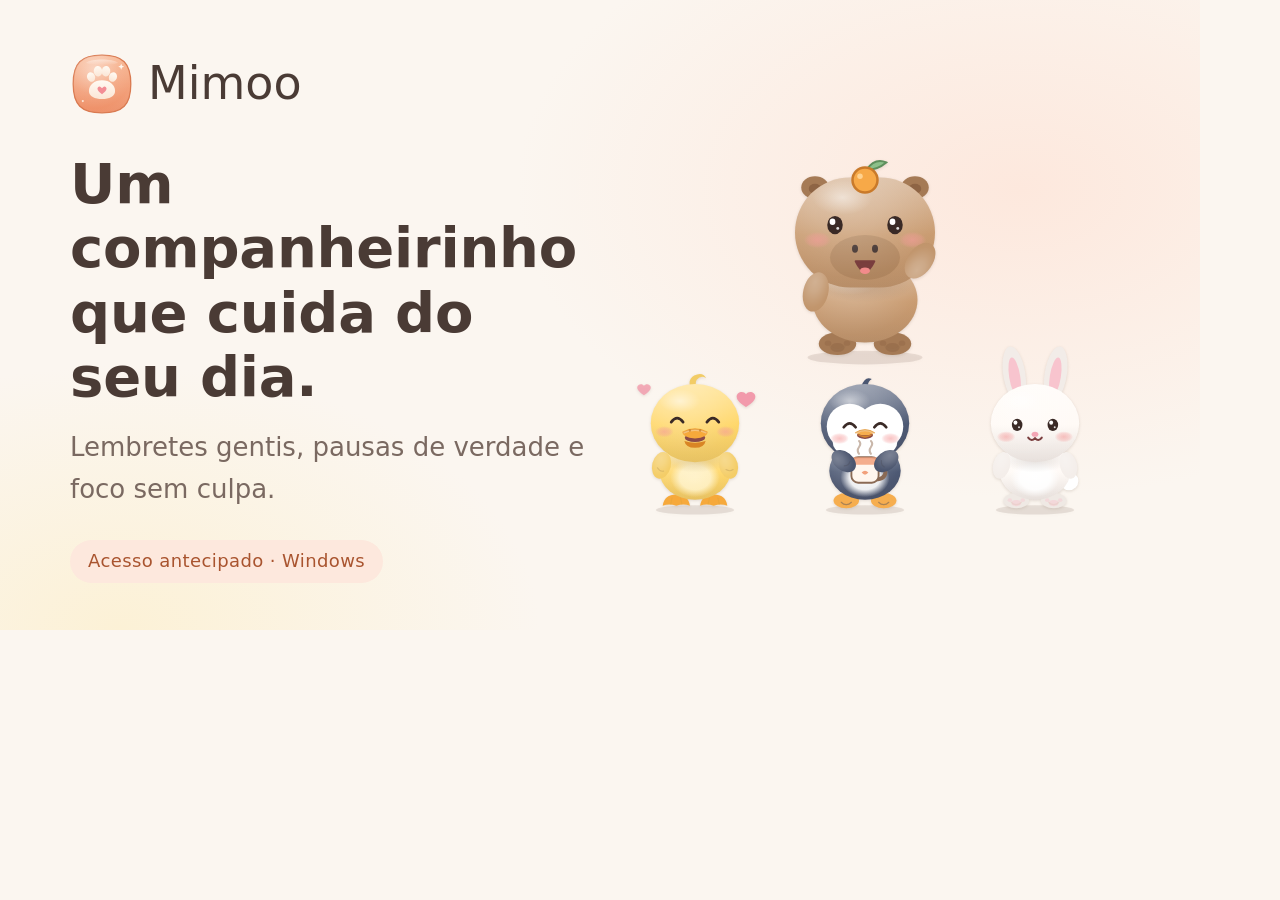
==== og.html @ 2fc4dd51 "Site na versão 0.8.6 Co-Authored-By: Claude Opus 5 <noreply@anthropic.com>" ====
<!doctype html>
<html lang="pt-BR">
<head>
<meta charset="utf-8">
<meta name="viewport" content="width=device-width, initial-scale=1">
<title>Mimoo</title>
<meta name="description" content="">
<meta name="theme-color" content="#fbf6f0">
<meta property="og:type" content="website">
<meta property="og:title" content="Mimoo">
<meta property="og:description" content="">
<meta property="og:image" content="https://mimoo-app.github.io/mimoo-site/img/og.png">
<meta property="og:url" content="https://mimoo-app.github.io/mimoo-site/og.html">
<meta name="twitter:card" content="summary_large_image">
<link rel="icon" type="image/svg+xml" href="favicon.svg">
<link rel="icon" type="image/png" href="favicon.png">
<link rel="preload" href="fonts/fredoka-600.woff2" as="font" type="font/woff2" crossorigin>
<link rel="stylesheet" href="css/site.css">
<link rel="stylesheet" href="css/mascot.css">
<link rel="stylesheet" href="css/icons.css">
<link rel="stylesheet" href="css/brand.css">
</head>
<body>
<div class="og"><div class="og__copy"><span class="brand"><span class="mimoo-logo" style="width:64px;height:64px" aria-hidden="true"><svg xmlns="http://www.w3.org/2000/svg" viewBox="0 0 120 120">
  <defs>
    <linearGradient id="mimoo-logo-peach" x1="0" y1="0" x2="0" y2="1">
      <stop offset="0%" stop-color="#f8b996"/>
      <stop offset="100%" stop-color="#ee8f67"/>
    </linearGradient>
    <radialGradient id="mimoo-logo-light" cx="36%" cy="24%" r="110%">
      <stop offset="0%" stop-color="#fff" stop-opacity=".45"/>
      <stop offset="40%" stop-color="#fff" stop-opacity=".08"/>
      <stop offset="62%" stop-color="#fff" stop-opacity="0"/>
      <stop offset="100%" stop-color="#a9542f" stop-opacity=".2"/>
    </radialGradient>
    <linearGradient id="mimoo-logo-gloss" x1="0" y1="0" x2="0" y2="1">
      <stop offset="0%" stop-color="#fff" stop-opacity=".55"/>
      <stop offset="100%" stop-color="#fff" stop-opacity="0"/>
    </linearGradient>
    <linearGradient id="mimoo-logo-cream" x1="0" y1="0" x2="0" y2="1">
      <stop offset="0%" stop-color="#fffaf3"/>
      <stop offset="100%" stop-color="#fbe6d6"/>
    </linearGradient>
  </defs>
  <path d="M60 6C99 6 114 21 114 60C114 99 99 114 60 114C21 114 6 99 6 60C6 21 21 6 60 6Z" fill="url(#mimoo-logo-peach)" stroke="#d9784e" stroke-width="2.4"/>
  <path d="M60 6C99 6 114 21 114 60C114 99 99 114 60 114C21 114 6 99 6 60C6 21 21 6 60 6Z" fill="url(#mimoo-logo-light)"/>
  <path d="M30 20C42 12 78 12 90 20C82 26 38 26 30 20Z" fill="url(#mimoo-logo-gloss)" opacity=".8"/>
  <g transform="translate(-0.5 3)">
    <g fill="url(#mimoo-logo-cream)">
      <ellipse cx="40" cy="44" rx="7.5" ry="9" transform="rotate(-22 40 44)"/>
      <ellipse cx="53" cy="33" rx="8" ry="9.8" transform="rotate(-7 53 33)"/>
      <ellipse cx="68" cy="33" rx="8" ry="9.8" transform="rotate(7 68 33)"/>
      <ellipse cx="81" cy="44" rx="7.5" ry="9" transform="rotate(22 81 44)"/>
      <path d="M60.5 50C75 50 85 59 85 70C85 80 74 85 60.5 85C47 85 36 80 36 70C36 59 46 50 60.5 50Z"/>
    </g>
    <path d="M52 66C52 62 56 60 58.5 63L60.5 65L62.5 63C65 60 69 62 69 66C69 70 64 73.5 60.5 76C57 73.5 52 70 52 66Z" fill="#f38d95"/>
  </g>
  <path d="M96 22l1.6 4 4 1.6-4 1.6-1.6 4-1.6-4-4-1.6 4-1.6z" fill="#fff7ee"/>
  <circle cx="24" cy="92" r="2" fill="#fff7ee" opacity=".8"/>
</svg>
</span><span class="mimoo-wordmark">Mimoo</span></span><h1>Um companheirinho que cuida do seu dia.</h1><p>Lembretes gentis, pausas de verdade e foco sem culpa.</p><span class="pill">Acesso antecipado · Windows</span></div><div class="og__friends"><svg class="mascot mascot--static " data-motion="breathe" data-arms="wave" data-mouth="open" data-species="capybara" viewBox="0 0 200 200" width="250" height="250" role="img" aria-label="Capivara acenando"><defs><radialGradient id="shade-_R_6_" cx="38%" cy="26%" r="115%"><stop offset="0%" stop-color="#fff" stop-opacity="0.26"></stop><stop offset="22%" stop-color="#fff" stop-opacity="0.19"></stop><stop offset="42%" stop-color="#fff" stop-opacity="0.08"></stop><stop offset="56%" stop-color="#fff" stop-opacity="0.01"></stop><stop offset="64%" stop-color="#9A7452" stop-opacity="0.01"></stop><stop offset="80%" stop-color="#9A7452" stop-opacity="0.09"></stop><stop offset="100%" stop-color="#9A7452" stop-opacity="0.2"></stop></radialGradient><linearGradient id="body-_R_6_" x1="0" y1="0" x2="0" y2="1"><stop offset="0%" stop-color="#dbbda1"></stop><stop offset="52%" stop-color="#C99B70"></stop><stop offset="100%" stop-color="#b88e68"></stop></linearGradient><radialGradient id="contact-_R_6_"><stop offset="0%" stop-color="#906f55" stop-opacity="0.34"></stop><stop offset="60%" stop-color="#906f55" stop-opacity="0.14"></stop><stop offset="100%" stop-color="#906f55" stop-opacity="0"></stop></radialGradient><radialGradient id="soft-_R_6_"><stop offset="0%" stop-color="#DDB892" stop-opacity="0.98"></stop><stop offset="62%" stop-color="#DDB892" stop-opacity="0.9"></stop><stop offset="100%" stop-color="#DDB892" stop-opacity="0"></stop></radialGradient><radialGradient id="sheen-_R_6_" cx="50%" cy="50%" r="50%"><stop offset="0%" stop-color="#ffffff" stop-opacity="0.5"></stop><stop offset="70%" stop-color="#ffffff" stop-opacity="0.14"></stop><stop offset="100%" stop-color="#ffffff" stop-opacity="0"></stop></radialGradient><radialGradient id="blush-_R_6_"><stop offset="0%" stop-color="#F59C9C" stop-opacity="0.6"></stop><stop offset="65%" stop-color="#F59C9C" stop-opacity="0.34"></stop><stop offset="100%" stop-color="#F59C9C" stop-opacity="0"></stop></radialGradient></defs><ellipse class="m-shadow" cx="100" cy="194" rx="46" ry="5.5" fill="#5A3E2B" opacity="0.12"></ellipse><g class="m-figure"><g class="m-body"><g class="m-foot m-foot--l"><ellipse cx="78" cy="183" rx="15" ry="9" fill="#A57A55"></ellipse><ellipse cx="78" cy="186" rx="5.6" ry="3.6" fill="#8E6444" opacity="0.45"></ellipse><ellipse cx="70.4" cy="182.5" rx="2.6" ry="2.1" fill="#8E6444" opacity="0.4"></ellipse><ellipse cx="85.6" cy="182.5" rx="2.6" ry="2.1" fill="#8E6444" opacity="0.4"></ellipse><path d="M72 185 q2.7 2.8 6 2.8 q3.3 0 6 -2.8" fill="none" stroke="#9A7452" stroke-width="1.3" stroke-linecap="round" opacity="0.4"></path></g><g class="m-foot m-foot--r"><ellipse cx="122" cy="183" rx="15" ry="9" fill="#A57A55"></ellipse><ellipse cx="122" cy="186" rx="5.6" ry="3.6" fill="#8E6444" opacity="0.45"></ellipse><ellipse cx="114.4" cy="182.5" rx="2.6" ry="2.1" fill="#8E6444" opacity="0.4"></ellipse><ellipse cx="129.6" cy="182.5" rx="2.6" ry="2.1" fill="#8E6444" opacity="0.4"></ellipse><path d="M116 185 q2.7 2.8 6 2.8 q3.3 0 6 -2.8" fill="none" stroke="#9A7452" stroke-width="1.3" stroke-linecap="round" opacity="0.4"></path></g><ellipse cx="100" cy="148" rx="42" ry="34" fill="url(#body-_R_6_)"></ellipse><ellipse cx="100" cy="148" rx="42" ry="34" fill="url(#shade-_R_6_)"></ellipse><ellipse cx="88" cy="130" rx="26" ry="14" fill="url(#sheen-_R_6_)"></ellipse><ellipse cx="100" cy="134" rx="40" ry="16" fill="url(#contact-_R_6_)"></ellipse><g class="m-head"><ellipse cx="60" cy="58" rx="11" ry="9" fill="#A57A55"></ellipse><ellipse cx="60" cy="59" rx="5" ry="4" fill="#8E6444"></ellipse><g transform="matrix(-1 0 0 1 200 0)"><ellipse cx="60" cy="58" rx="11" ry="9" fill="#A57A55"></ellipse><ellipse cx="60" cy="59" rx="5" ry="4" fill="#8E6444"></ellipse></g><rect x="44" y="50" width="112" height="88" rx="44" fill="url(#body-_R_6_)"></rect><ellipse cx="100" cy="114" rx="28" ry="18" fill="#A57A55" opacity="0.55"></ellipse><ellipse cx="92" cy="107" rx="2.4" ry="3.2" fill="#3A2A26"></ellipse><ellipse cx="108" cy="107" rx="2.4" ry="3.2" fill="#3A2A26"></ellipse><rect x="44" y="50" width="112" height="88" rx="44" fill="url(#shade-_R_6_)"></rect><ellipse cx="82" cy="66" rx="24" ry="14" fill="url(#sheen-_R_6_)"></ellipse><g class="m-yuzu"><path d="M101 44 Q108 34 117 38 Q110 44 101 44 Z" fill="#8CC08A" stroke="#5E8F5C" stroke-width="1.6"></path><circle cx="100" cy="52" r="10" fill="#F7A948" stroke="#C97A2A" stroke-width="2"></circle><circle cx="96" cy="49" r="2.2" fill="#FFD28F"></circle></g><g class="m-blush" fill="url(#blush-_R_6_)"><ellipse cx="62" cy="100" rx="11" ry="6.6"></ellipse><ellipse cx="138" cy="100" rx="11" ry="6.6"></ellipse></g><g class="m-eyes m-eyes--open"><g transform="translate(76 88)"><ellipse rx="6.2" ry="7.3" fill="#3A2A26"></ellipse><ellipse cx="-2" cy="-2.7" rx="2.3" ry="2.6" fill="#fff"></ellipse><circle cx="2.2" cy="2.7" r="1.15" fill="#fff" opacity="0.85"></circle></g><g transform="translate(124 88)"><ellipse rx="6.2" ry="7.3" fill="#3A2A26"></ellipse><ellipse cx="-2" cy="-2.7" rx="2.3" ry="2.6" fill="#fff"></ellipse><circle cx="2.2" cy="2.7" r="1.15" fill="#fff" opacity="0.85"></circle></g></g><g transform="translate(0 8)"><path d="M92.5 109 Q100 125 107.5 109 Z" fill="#7A3E3E" stroke="#7A3E3E" stroke-width="1.5" stroke-linejoin="round"></path><ellipse cx="100" cy="116.5" rx="4" ry="2.6" fill="#F28B8B"></ellipse></g></g></g><g class="m-arms" style="--arm-l:14deg;--arm-r:-145deg"><g class="m-arm m-arm--l"><ellipse cx="64" cy="142" rx="10" ry="16" fill="#c1956c"></ellipse><ellipse cx="64" cy="142" rx="10" ry="16" fill="url(#shade-_R_6_)"></ellipse></g><g class="m-arm m-arm--r"><ellipse cx="136" cy="142" rx="10" ry="16" fill="#c1956c"></ellipse><ellipse cx="136" cy="142" rx="10" ry="16" fill="url(#shade-_R_6_)"></ellipse></g></g></g></svg><svg class="mascot mascot--static " data-motion="bounce" data-arms="rest" data-mouth="open" data-species="duck" viewBox="0 0 200 200" width="170" height="170" role="img" aria-label="Patinho feliz"><defs><radialGradient id="shade-_R_a_" cx="38%" cy="26%" r="115%"><stop offset="0%" stop-color="#fff" stop-opacity="0.26"></stop><stop offset="22%" stop-color="#fff" stop-opacity="0.19"></stop><stop offset="42%" stop-color="#fff" stop-opacity="0.08"></stop><stop offset="56%" stop-color="#fff" stop-opacity="0.01"></stop><stop offset="64%" stop-color="#DDA53A" stop-opacity="0.01"></stop><stop offset="80%" stop-color="#DDA53A" stop-opacity="0.09"></stop><stop offset="100%" stop-color="#DDA53A" stop-opacity="0.2"></stop></radialGradient><linearGradient id="body-_R_a_" x1="0" y1="0" x2="0" y2="1"><stop offset="0%" stop-color="#ffe59d"></stop><stop offset="52%" stop-color="#FFD76A"></stop><stop offset="100%" stop-color="#e7c263"></stop></linearGradient><radialGradient id="contact-_R_a_"><stop offset="0%" stop-color="#ae9051" stop-opacity="0.34"></stop><stop offset="60%" stop-color="#ae9051" stop-opacity="0.14"></stop><stop offset="100%" stop-color="#ae9051" stop-opacity="0"></stop></radialGradient><radialGradient id="soft-_R_a_"><stop offset="0%" stop-color="#FFF1C4" stop-opacity="0.98"></stop><stop offset="62%" stop-color="#FFF1C4" stop-opacity="0.9"></stop><stop offset="100%" stop-color="#FFF1C4" stop-opacity="0"></stop></radialGradient><radialGradient id="sheen-_R_a_" cx="50%" cy="50%" r="50%"><stop offset="0%" stop-color="#ffffff" stop-opacity="0.5"></stop><stop offset="70%" stop-color="#ffffff" stop-opacity="0.14"></stop><stop offset="100%" stop-color="#ffffff" stop-opacity="0"></stop></radialGradient><radialGradient id="blush-_R_a_"><stop offset="0%" stop-color="#F59C9C" stop-opacity="0.6"></stop><stop offset="65%" stop-color="#F59C9C" stop-opacity="0.34"></stop><stop offset="100%" stop-color="#F59C9C" stop-opacity="0"></stop></radialGradient></defs><ellipse class="m-shadow" cx="100" cy="194" rx="46" ry="5.5" fill="#5A3E2B" opacity="0.12"></ellipse><g class="m-figure"><g class="m-body"><g class="m-foot m-foot--l"><path d="M62 189 Q64 176 78 176 Q92 176 94 189 Q86.5 186 78 189 Q69.5 186 62 189 Z" fill="#F6A93B"></path><path d="M73 180 L71.5 187 M83 180 L84.5 187" fill="none" stroke="#DDA53A" stroke-width="1.3" stroke-linecap="round" opacity="0.4"></path></g><g class="m-foot m-foot--r"><path d="M106 189 Q108 176 122 176 Q136 176 138 189 Q130.5 186 122 189 Q113.5 186 106 189 Z" fill="#F6A93B"></path><path d="M117 180 L115.5 187 M127 180 L128.5 187" fill="none" stroke="#DDA53A" stroke-width="1.3" stroke-linecap="round" opacity="0.4"></path></g><ellipse cx="100" cy="148" rx="42" ry="34" fill="url(#body-_R_a_)"></ellipse><ellipse cx="100" cy="156" rx="29" ry="23" fill="url(#soft-_R_a_)"></ellipse><ellipse cx="100" cy="148" rx="42" ry="34" fill="url(#shade-_R_a_)"></ellipse><ellipse cx="88" cy="130" rx="26" ry="14" fill="url(#sheen-_R_a_)"></ellipse><ellipse cx="100" cy="134" rx="40" ry="16" fill="url(#contact-_R_a_)"></ellipse><g class="m-head"><path class="m-crest" d="M96 54 Q90 41 99 36 Q109 31 113 39 Q107 35 102 41 Q99 46 104 54 Z" fill="#f2cc66"></path><ellipse cx="100" cy="92" rx="52" ry="46" fill="url(#body-_R_a_)"></ellipse><ellipse cx="100" cy="92" rx="52" ry="46" fill="url(#shade-_R_a_)"></ellipse><ellipse cx="82" cy="66" rx="24" ry="14" fill="url(#sheen-_R_a_)"></ellipse><g class="m-beak" style="--beak-open:5.5px"><ellipse cx="100" cy="109" rx="12" ry="5" fill="#8A4A48"></ellipse><path d="M85 102 Q100 94 115 102 Q115 109 100 110 Q85 109 85 102 Z" fill="#F6A93B"></path><path d="M86.5 103 Q100 95.5 113.5 103" fill="none" stroke="#C9822F" stroke-width="1.5" stroke-linecap="round" opacity="0.45"></path><path d="M87 103.2 Q100 97.5 113 103.2" fill="none" stroke="#fff" stroke-width="1.7" stroke-linecap="round" opacity="0.35"></path><ellipse cx="94" cy="100.5" rx="1.3" ry="1.6" fill="#C9822F" opacity="0.8"></ellipse><ellipse cx="106" cy="100.5" rx="1.3" ry="1.6" fill="#C9822F" opacity="0.8"></ellipse><path class="m-beak-lower" d="M87.5 107.5 Q100 111.5 112.5 107.5 Q111 115.5 100 115.5 Q89 115.5 87.5 107.5 Z" fill="#D98524"></path></g><g class="m-blush" fill="url(#blush-_R_a_)"><ellipse cx="64" cy="102" rx="11" ry="6.6"></ellipse><ellipse cx="136" cy="102" rx="11" ry="6.6"></ellipse></g><g class="m-eyes m-eyes--happy"><path transform="translate(79 88)" d="M-7 2.8 Q0 -6.6 7 2.8" fill="none" stroke="#3A2A26" stroke-width="3.2" stroke-linecap="round"></path><path transform="translate(121 88)" d="M-7 2.8 Q0 -6.6 7 2.8" fill="none" stroke="#3A2A26" stroke-width="3.2" stroke-linecap="round"></path></g></g></g><g class="m-arms" style="--arm-l:14deg;--arm-r:-14deg"><g class="m-arm m-arm--l"><ellipse cx="64" cy="142" rx="11" ry="16" fill="#f4cd67"></ellipse><ellipse cx="64" cy="142" rx="11" ry="16" fill="url(#shade-_R_a_)"></ellipse><path d="M60 146 q4 4 8 2" fill="none" stroke="#ae9051" stroke-width="1.3" stroke-linecap="round" opacity="0.35"></path></g><g class="m-arm m-arm--r"><ellipse cx="136" cy="142" rx="11" ry="16" fill="#f4cd67"></ellipse><ellipse cx="136" cy="142" rx="11" ry="16" fill="url(#shade-_R_a_)"></ellipse><path d="M132 146 q4 4 8 2" fill="none" stroke="#ae9051" stroke-width="1.3" stroke-linecap="round" opacity="0.35"></path></g></g><g class="m-fx m-fx--hearts" fill="#F29AAB"><path d="M160 58 c-3 -5 -11 -3 -11 3 c0 6 11 12 11 12 c0 0 11 -6 11 -12 c0 -6 -8 -8 -11 -3 z"></path><path d="M40 48 c-2 -3.5 -8 -2 -8 2 c0 4.5 8 9 8 9 c0 0 8 -4.5 8 -9 c0 -4 -6 -5.5 -8 -2 z" opacity="0.8"></path></g></g></svg><svg class="mascot mascot--static " data-motion="breathe" data-arms="hold" data-mouth="smile" data-species="penguin" viewBox="0 0 200 200" width="170" height="170" role="img" aria-label="Pinguim tomando café"><defs><radialGradient id="shade-_R_e_" cx="38%" cy="26%" r="115%"><stop offset="0%" stop-color="#fff" stop-opacity="0.26"></stop><stop offset="22%" stop-color="#fff" stop-opacity="0.19"></stop><stop offset="42%" stop-color="#fff" stop-opacity="0.08"></stop><stop offset="56%" stop-color="#fff" stop-opacity="0.01"></stop><stop offset="64%" stop-color="#39435C" stop-opacity="0.01"></stop><stop offset="80%" stop-color="#39435C" stop-opacity="0.09"></stop><stop offset="100%" stop-color="#39435C" stop-opacity="0.2"></stop></radialGradient><linearGradient id="body-_R_e_" x1="0" y1="0" x2="0" y2="1"><stop offset="0%" stop-color="#8890a2"></stop><stop offset="52%" stop-color="#4B5772"></stop><stop offset="100%" stop-color="#4b536a"></stop></linearGradient><radialGradient id="contact-_R_e_"><stop offset="0%" stop-color="#4b4a56" stop-opacity="0.34"></stop><stop offset="60%" stop-color="#4b4a56" stop-opacity="0.14"></stop><stop offset="100%" stop-color="#4b4a56" stop-opacity="0"></stop></radialGradient><radialGradient id="soft-_R_e_"><stop offset="0%" stop-color="#FFFFFF" stop-opacity="0.98"></stop><stop offset="62%" stop-color="#FFFFFF" stop-opacity="0.9"></stop><stop offset="100%" stop-color="#FFFFFF" stop-opacity="0"></stop></radialGradient><radialGradient id="sheen-_R_e_" cx="50%" cy="50%" r="50%"><stop offset="0%" stop-color="#ffffff" stop-opacity="0.5"></stop><stop offset="70%" stop-color="#ffffff" stop-opacity="0.14"></stop><stop offset="100%" stop-color="#ffffff" stop-opacity="0"></stop></radialGradient><radialGradient id="blush-_R_e_"><stop offset="0%" stop-color="#F59C9C" stop-opacity="0.6"></stop><stop offset="65%" stop-color="#F59C9C" stop-opacity="0.34"></stop><stop offset="100%" stop-color="#F59C9C" stop-opacity="0"></stop></radialGradient></defs><ellipse class="m-shadow" cx="100" cy="194" rx="46" ry="5.5" fill="#5A3E2B" opacity="0.12"></ellipse><g class="m-figure"><g class="m-body"><g class="m-foot m-foot--l"><ellipse cx="78" cy="183" rx="15" ry="9" fill="#F6AE4F"></ellipse><ellipse cx="78" cy="186" rx="5.6" ry="3.6" fill="#F6AE4F" opacity="0.45"></ellipse><ellipse cx="70.4" cy="182.5" rx="2.6" ry="2.1" fill="#F6AE4F" opacity="0.4"></ellipse><ellipse cx="85.6" cy="182.5" rx="2.6" ry="2.1" fill="#F6AE4F" opacity="0.4"></ellipse><path d="M72 185 q2.7 2.8 6 2.8 q3.3 0 6 -2.8" fill="none" stroke="#39435C" stroke-width="1.3" stroke-linecap="round" opacity="0.4"></path></g><g class="m-foot m-foot--r"><ellipse cx="122" cy="183" rx="15" ry="9" fill="#F6AE4F"></ellipse><ellipse cx="122" cy="186" rx="5.6" ry="3.6" fill="#F6AE4F" opacity="0.45"></ellipse><ellipse cx="114.4" cy="182.5" rx="2.6" ry="2.1" fill="#F6AE4F" opacity="0.4"></ellipse><ellipse cx="129.6" cy="182.5" rx="2.6" ry="2.1" fill="#F6AE4F" opacity="0.4"></ellipse><path d="M116 185 q2.7 2.8 6 2.8 q3.3 0 6 -2.8" fill="none" stroke="#39435C" stroke-width="1.3" stroke-linecap="round" opacity="0.4"></path></g><ellipse cx="100" cy="148" rx="42" ry="34" fill="url(#body-_R_e_)"></ellipse><ellipse cx="100" cy="156" rx="29" ry="23" fill="url(#soft-_R_e_)"></ellipse><ellipse cx="100" cy="148" rx="42" ry="34" fill="url(#shade-_R_e_)"></ellipse><ellipse cx="88" cy="130" rx="26" ry="14" fill="url(#sheen-_R_e_)"></ellipse><ellipse cx="100" cy="134" rx="40" ry="16" fill="url(#contact-_R_e_)"></ellipse><g class="m-head"><path d="M96 48 Q100 36 108 40 Q102 44 104 50 Z" fill="#4B5772"></path><ellipse cx="100" cy="92" rx="52" ry="46" fill="url(#body-_R_e_)"></ellipse><circle cx="82" cy="96" r="27" fill="#FFFFFF"></circle><circle cx="118" cy="96" r="27" fill="#FFFFFF"></circle><ellipse cx="100" cy="114" rx="38" ry="22" fill="#FFFFFF"></ellipse><ellipse cx="100" cy="92" rx="52" ry="46" fill="url(#shade-_R_e_)"></ellipse><ellipse cx="82" cy="66" rx="24" ry="14" fill="url(#sheen-_R_e_)"></ellipse><g class="m-beak" style="--beak-open:0px"><ellipse cx="100" cy="106" rx="9.5" ry="4.5" fill="#8A4A48"></ellipse><path d="M88 103 Q100 95.5 112 103 Q100 109.5 88 103 Z" fill="#F6AE4F"></path><path d="M89 103.5 Q100 96.5 111 103.5" fill="none" stroke="#C9822F" stroke-width="1.5" stroke-linecap="round" opacity="0.45"></path><path d="M90 103.6 Q100 98 110 103.6" fill="none" stroke="#fff" stroke-width="1.6" stroke-linecap="round" opacity="0.35"></path><path class="m-beak-lower" d="M90 104.5 Q100 109 110 104.5 Q100 113.5 90 104.5 Z" fill="#D5842B"></path></g><g class="m-blush" fill="url(#blush-_R_e_)"><ellipse cx="70" cy="110" rx="11" ry="6.6"></ellipse><ellipse cx="130" cy="110" rx="11" ry="6.6"></ellipse></g><g class="m-eyes m-eyes--happy"><path transform="translate(82 94)" d="M-7 2.8 Q0 -6.6 7 2.8" fill="none" stroke="#3A2A26" stroke-width="3.2" stroke-linecap="round"></path><path transform="translate(118 94)" d="M-7 2.8 Q0 -6.6 7 2.8" fill="none" stroke="#3A2A26" stroke-width="3.2" stroke-linecap="round"></path></g></g></g><g class="m-prop"><path d="M112 140 q12 0 12 9 q0 9 -12 9" fill="none" stroke="#8A6A55" stroke-width="4.5"></path><rect x="84" y="132" width="32" height="30" rx="8" fill="#FFF6EE" stroke="#8A6A55" stroke-width="2.2" stroke-linejoin="round"></rect><rect x="84" y="132" width="32" height="9" rx="4" fill="#F2A07B" opacity="0.85"></rect><path d="M96 150 q4 -4 8 0 q-4 5 -8 0 z" fill="#F2A07B"></path><g class="m-steam" fill="none" stroke="#C9B7AA" stroke-width="2.4" stroke-linecap="round"><path d="M93 128 q-3 -4 0 -8 q3 -4 0 -7"></path><path d="M107 128 q-3 -4 0 -8 q3 -4 0 -7"></path></g></g><g class="m-arms" style="--arm-l:-52deg;--arm-r:52deg"><g class="m-arm m-arm--l"><ellipse cx="64" cy="142" rx="11" ry="16" fill="#4b556e"></ellipse><ellipse cx="64" cy="142" rx="11" ry="16" fill="url(#shade-_R_e_)"></ellipse><path d="M60 146 q4 4 8 2" fill="none" stroke="#4b4a56" stroke-width="1.3" stroke-linecap="round" opacity="0.35"></path></g><g class="m-arm m-arm--r"><ellipse cx="136" cy="142" rx="11" ry="16" fill="#4b556e"></ellipse><ellipse cx="136" cy="142" rx="11" ry="16" fill="url(#shade-_R_e_)"></ellipse><path d="M132 146 q4 4 8 2" fill="none" stroke="#4b4a56" stroke-width="1.3" stroke-linecap="round" opacity="0.35"></path></g></g></g></svg><svg class="mascot mascot--static " data-motion="breathe" data-arms="rest" data-mouth="smile" data-species="bunny" viewBox="0 0 200 200" width="170" height="170" role="img" aria-label="Coelho tranquilo"><defs><radialGradient id="shade-_R_i_" cx="38%" cy="26%" r="115%"><stop offset="0%" stop-color="#fff" stop-opacity="0.26"></stop><stop offset="22%" stop-color="#fff" stop-opacity="0.19"></stop><stop offset="42%" stop-color="#fff" stop-opacity="0.08"></stop><stop offset="56%" stop-color="#fff" stop-opacity="0.01"></stop><stop offset="64%" stop-color="#E0C6BA" stop-opacity="0.01"></stop><stop offset="80%" stop-color="#E0C6BA" stop-opacity="0.16"></stop><stop offset="100%" stop-color="#E0C6BA" stop-opacity="0.34"></stop></radialGradient><linearGradient id="body-_R_i_" x1="0" y1="0" x2="0" y2="1"><stop offset="0%" stop-color="#fffcf9"></stop><stop offset="52%" stop-color="#FFFAF6"></stop><stop offset="100%" stop-color="#e7e0dc"></stop></linearGradient><radialGradient id="contact-_R_i_"><stop offset="0%" stop-color="#aea49e" stop-opacity="0.34"></stop><stop offset="60%" stop-color="#aea49e" stop-opacity="0.14"></stop><stop offset="100%" stop-color="#aea49e" stop-opacity="0"></stop></radialGradient><radialGradient id="soft-_R_i_"><stop offset="0%" stop-color="#FFFFFF" stop-opacity="0.98"></stop><stop offset="62%" stop-color="#FFFFFF" stop-opacity="0.9"></stop><stop offset="100%" stop-color="#FFFFFF" stop-opacity="0"></stop></radialGradient><radialGradient id="sheen-_R_i_" cx="50%" cy="50%" r="50%"><stop offset="0%" stop-color="#ffffff" stop-opacity="0.5"></stop><stop offset="70%" stop-color="#ffffff" stop-opacity="0.14"></stop><stop offset="100%" stop-color="#ffffff" stop-opacity="0"></stop></radialGradient><radialGradient id="blush-_R_i_"><stop offset="0%" stop-color="#F59C9C" stop-opacity="0.6"></stop><stop offset="65%" stop-color="#F59C9C" stop-opacity="0.34"></stop><stop offset="100%" stop-color="#F59C9C" stop-opacity="0"></stop></radialGradient></defs><ellipse class="m-shadow" cx="100" cy="194" rx="46" ry="5.5" fill="#5A3E2B" opacity="0.12"></ellipse><g class="m-figure"><g class="m-body"><circle cx="140" cy="160" r="11" fill="#fff"></circle><g class="m-foot m-foot--l"><ellipse cx="78" cy="183" rx="15" ry="9" fill="#efe9e4"></ellipse><ellipse cx="78" cy="186" rx="5.6" ry="3.6" fill="#F8C4CE" opacity="0.45"></ellipse><ellipse cx="70.4" cy="182.5" rx="2.6" ry="2.1" fill="#F8C4CE" opacity="0.4"></ellipse><ellipse cx="85.6" cy="182.5" rx="2.6" ry="2.1" fill="#F8C4CE" opacity="0.4"></ellipse><path d="M72 185 q2.7 2.8 6 2.8 q3.3 0 6 -2.8" fill="none" stroke="#E0C6BA" stroke-width="1.3" stroke-linecap="round" opacity="0.4"></path></g><g class="m-foot m-foot--r"><ellipse cx="122" cy="183" rx="15" ry="9" fill="#efe9e4"></ellipse><ellipse cx="122" cy="186" rx="5.6" ry="3.6" fill="#F8C4CE" opacity="0.45"></ellipse><ellipse cx="114.4" cy="182.5" rx="2.6" ry="2.1" fill="#F8C4CE" opacity="0.4"></ellipse><ellipse cx="129.6" cy="182.5" rx="2.6" ry="2.1" fill="#F8C4CE" opacity="0.4"></ellipse><path d="M116 185 q2.7 2.8 6 2.8 q3.3 0 6 -2.8" fill="none" stroke="#E0C6BA" stroke-width="1.3" stroke-linecap="round" opacity="0.4"></path></g><ellipse cx="100" cy="148" rx="42" ry="34" fill="url(#body-_R_i_)"></ellipse><ellipse cx="100" cy="156" rx="29" ry="23" fill="url(#soft-_R_i_)"></ellipse><ellipse cx="100" cy="148" rx="42" ry="34" fill="url(#shade-_R_i_)"></ellipse><ellipse cx="88" cy="130" rx="26" ry="14" fill="url(#sheen-_R_i_)"></ellipse><ellipse cx="100" cy="134" rx="40" ry="16" fill="url(#contact-_R_i_)"></ellipse><g class="m-head"><g transform="rotate(-9 80 62)"><ellipse cx="80" cy="34" rx="13" ry="33" fill="#f2ece8"></ellipse><ellipse cx="80" cy="37" rx="6.5" ry="23" fill="#F8C4CE"></ellipse></g><g transform="matrix(-1 0 0 1 200 0)"><g transform="rotate(-9 80 62)"><ellipse cx="80" cy="34" rx="13" ry="33" fill="#f2ece8"></ellipse><ellipse cx="80" cy="37" rx="6.5" ry="23" fill="#F8C4CE"></ellipse></g></g><ellipse cx="100" cy="92" rx="52" ry="46" fill="url(#body-_R_i_)"></ellipse><ellipse cx="100" cy="105" rx="4" ry="3" fill="#F29AAB"></ellipse><ellipse cx="100" cy="92" rx="52" ry="46" fill="url(#shade-_R_i_)"></ellipse><ellipse cx="82" cy="66" rx="24" ry="14" fill="url(#sheen-_R_i_)"></ellipse><g class="m-blush" fill="url(#blush-_R_i_)"><ellipse cx="66" cy="108" rx="11" ry="6.6"></ellipse><ellipse cx="134" cy="108" rx="11" ry="6.6"></ellipse></g><g class="m-eyes m-eyes--open"><g transform="translate(79 94)"><ellipse rx="6.2" ry="7.3" fill="#3A2A26"></ellipse><ellipse cx="-2" cy="-2.7" rx="2.3" ry="2.6" fill="#fff"></ellipse><circle cx="2.2" cy="2.7" r="1.15" fill="#fff" opacity="0.85"></circle></g><g transform="translate(121 94)"><ellipse rx="6.2" ry="7.3" fill="#3A2A26"></ellipse><ellipse cx="-2" cy="-2.7" rx="2.3" ry="2.6" fill="#fff"></ellipse><circle cx="2.2" cy="2.7" r="1.15" fill="#fff" opacity="0.85"></circle></g></g><path transform="translate(0 0)" d="M92 109 Q96 114.5 100 109.5 Q104 114.5 108 109" fill="none" stroke="#7A3E3E" stroke-width="2.4" stroke-linecap="round" stroke-linejoin="round"></path></g></g><g class="m-arms" style="--arm-l:14deg;--arm-r:-14deg"><g class="m-arm m-arm--l"><ellipse cx="64" cy="142" rx="10" ry="16" fill="#f4eeea"></ellipse><ellipse cx="64" cy="142" rx="10" ry="16" fill="url(#shade-_R_i_)"></ellipse></g><g class="m-arm m-arm--r"><ellipse cx="136" cy="142" rx="10" ry="16" fill="#f4eeea"></ellipse><ellipse cx="136" cy="142" rx="10" ry="16" fill="url(#shade-_R_i_)"></ellipse></g></g></g></svg></div></div>
</body>
</html>
---- css/site.css ----
/* Mimoo site. Same palette, type and roundness as the app (src/renderer/src/styles/tokens.css). */

@font-face { font-family: 'Nunito'; font-weight: 400; font-display: swap; src: url('../fonts/nunito-400.woff2') format('woff2'); }
@font-face { font-family: 'Nunito'; font-weight: 600; font-display: swap; src: url('../fonts/nunito-600.woff2') format('woff2'); }
@font-face { font-family: 'Nunito'; font-weight: 700; font-display: swap; src: url('../fonts/nunito-700.woff2') format('woff2'); }
@font-face { font-family: 'Nunito'; font-weight: 800; font-display: swap; src: url('../fonts/nunito-800.woff2') format('woff2'); }
@font-face { font-family: 'Fredoka'; font-weight: 500; font-display: swap; src: url('../fonts/fredoka-500.woff2') format('woff2'); }
@font-face { font-family: 'Fredoka'; font-weight: 600; font-display: swap; src: url('../fonts/fredoka-600.woff2') format('woff2'); }
@font-face { font-family: 'Sniglet'; font-weight: 800; font-display: swap; src: url('../fonts/sniglet-800.woff2') format('woff2'); }

:root {
  --font-body: 'Nunito', 'Segoe UI', system-ui, sans-serif;
  --font-display: 'Fredoka', 'Nunito', 'Segoe UI', system-ui, sans-serif;

  --bg: #fbf6f0;
  --bg-deep: #f4ebe1;
  --surface: #ffffff;
  --surface-2: #fffaf5;
  --border: #efe3d7;
  --text: #4a3b35;
  --text-2: #7a6961;
  --text-3: #a3948c;

  --peach: #f2a07b;
  --peach-soft: #fde8dd;
  --peach-ink: #a9542f;
  --sage: #7dbe9e;
  --sage-soft: #e2f3ea;
  --lavender: #a89be0;
  --lavender-soft: #eeeafb;
  --sky: #7db4e0;
  --sky-soft: #e3f0fa;
  --butter: #f2c45e;
  --butter-soft: #fcf1d6;
  --rose: #ee9ab4;
  --rose-soft: #fce7ee;

  --accent: var(--peach);
  --accent-soft: var(--peach-soft);
  --accent-ink: var(--peach-ink);
  --accent-contrast: #3e2418;

  --shadow-sm: 0 1px 2px rgba(110, 72, 48, 0.05), 0 2px 8px rgba(110, 72, 48, 0.05);
  --shadow-md: 0 2px 6px rgba(110, 72, 48, 0.05), 0 12px 30px rgba(110, 72, 48, 0.08);
  --shadow-lg: 0 10px 30px rgba(110, 72, 48, 0.12), 0 30px 70px rgba(110, 72, 48, 0.14);

  --radius-md: 16px;
  --radius-lg: 22px;
  --radius-xl: 30px;
  --ease-soft: cubic-bezier(0.34, 1.35, 0.64, 1);

  color-scheme: light;
}

@media (prefers-color-scheme: dark) {
  :root {
    --bg: #1d181b;
    --bg-deep: #161215;
    --surface: #272025;
    --surface-2: #2d252b;
    --border: #3a3136;
    --text: #f3e9e3;
    --text-2: #c7b8b0;
    --text-3: #938379;
    --peach-soft: #3d2a24;
    --peach-ink: #f7b596;
    --sage-soft: #233229;
    --lavender-soft: #2c2740;
    --sky-soft: #1f2d3a;
    --butter-soft: #3a3120;
    --rose-soft: #3b2530;
    --shadow-sm: 0 1px 2px rgba(0, 0, 0, 0.3);
    --shadow-md: 0 2px 6px rgba(0, 0, 0, 0.25), 0 12px 30px rgba(0, 0, 0, 0.3);
    --shadow-lg: 0 10px 30px rgba(0, 0, 0, 0.35), 0 30px 70px rgba(0, 0, 0, 0.35);
    color-scheme: dark;
  }
}

*,
*::before,
*::after {
  box-sizing: border-box;
}
html {
  scroll-behavior: smooth;
  scroll-padding-top: 84px;
}
body {
  margin: 0;
  background: var(--bg);
  color: var(--text);
  font-family: var(--font-body);
  font-size: 17px;
  line-height: 1.6;
  -webkit-font-smoothing: antialiased;
}
img {
  max-width: 100%;
  height: auto;
  display: block;
}
a {
  color: inherit;
}
h1,
h2,
h3 {
  font-family: var(--font-display);
  font-weight: 600;
  line-height: 1.15;
  margin: 0;
  letter-spacing: -0.2px;
}
h1 {
  font-size: clamp(34px, 5vw, 54px);
}
h2 {
  font-size: clamp(28px, 3.6vw, 40px);
}
h3 {
  font-size: 21px;
}
p {
  margin: 0;
}
code {
  font-size: 0.9em;
  padding: 1px 6px;
  border-radius: 6px;
  background: var(--bg-deep);
}

.wrap {
  width: min(1140px, 100% - 48px);
  margin-inline: auto;
}
.narrow {
  width: min(780px, 100% - 48px);
}
.eyebrow {
  font-size: 13px;
  font-weight: 800;
  letter-spacing: 0.9px;
  text-transform: uppercase;
  color: var(--accent-ink);
  margin-bottom: 10px;
}
.lead {
  font-size: 19px;
  color: var(--text-2);
}
.fine {
  font-size: 14px;
  color: var(--text-3);
}
.pill {
  display: inline-block;
  padding: 3px 11px;
  border-radius: 999px;
  background: var(--accent-soft);
  color: var(--accent-ink);
  font-size: 12px;
  letter-spacing: 0.4px;
  margin-right: 6px;
}
.pill--soft {
  background: var(--surface);
  border: 1px solid var(--border);
  color: var(--text-2);
}
.link {
  color: var(--accent-ink);
  font-weight: 800;
  text-decoration: none;
  border-bottom: 2px solid var(--accent-soft);
}
.link:hover {
  border-color: var(--accent);
}

/* ─── Buttons ──────────────────────────────────────────────────────────── */

.btn {
  display: inline-flex;
  align-items: center;
  gap: 10px;
  height: 52px;
  padding: 0 24px;
  border-radius: 999px;
  font-weight: 800;
  font-size: 16px;
  text-decoration: none;
  transition:
    transform 180ms var(--ease-soft),
    box-shadow 180ms ease,
    background-color 180ms ease;
}
.btn:hover {
  transform: translateY(-2px);
}
.btn:active {
  transform: translateY(0) scale(0.98);
}
.btn--primary {
  background: var(--accent);
  color: var(--accent-contrast);
  box-shadow: 0 8px 22px color-mix(in srgb, var(--accent) 38%, transparent);
}
.btn--ghost {
  background: var(--surface);
  border: 1px solid var(--border);
  box-shadow: var(--shadow-sm);
}
.btn--small {
  height: 40px;
  padding: 0 18px;
  font-size: 14px;
}
.btn--big {
  height: 60px;
  padding: 0 32px;
  font-size: 18px;
}
.btn:focus-visible,
.link:focus-visible,
summary:focus-visible {
  outline: 3px solid color-mix(in srgb, var(--accent) 55%, transparent);
  outline-offset: 3px;
}

/* ─── Nav ──────────────────────────────────────────────────────────────── */

.nav {
  position: sticky;
  top: 0;
  z-index: 10;
  background: color-mix(in srgb, var(--bg) 82%, transparent);
  backdrop-filter: blur(14px);
  border-bottom: 1px solid color-mix(in srgb, var(--border) 70%, transparent);
}
.nav__row {
  display: flex;
  align-items: center;
  gap: 28px;
  height: 68px;
}
.brand {
  display: inline-flex;
  align-items: center;
  gap: 10px;
  font-size: 26px;
  text-decoration: none;
}
.brand--small {
  font-size: 20px;
}
.nav__links {
  display: flex;
  gap: 24px;
  margin-left: auto;
}
.nav__links a {
  font-weight: 700;
  font-size: 15px;
  color: var(--text-2);
  text-decoration: none;
}
.nav__links a:hover {
  color: var(--text);
}

/* ─── Hero ─────────────────────────────────────────────────────────────── */

.hero {
  position: relative;
  overflow: hidden;
  padding: 56px 0 72px;
  background:
    radial-gradient(50% 60% at 85% 20%, var(--peach-soft), transparent 70%),
    radial-gradient(40% 50% at 5% 90%, var(--butter-soft), transparent 70%);
}
.hero__grid {
  display: grid;
  grid-template-columns: 1.05fr 1fr;
  gap: 40px;
  align-items: center;
}
.hero__copy h1 {
  margin-bottom: 18px;
}
.hero__copy .lead {
  max-width: 520px;
}
.hero__cta {
  display: flex;
  flex-wrap: wrap;
  gap: 12px;
  margin: 30px 0 16px;
}

.hero__scene {
  position: relative;
  height: 470px;
}
.scene__blob {
  position: absolute;
  left: 50%;
  top: 46%;
  width: 360px;
  height: 360px;
  transform: translate(-50%, -50%);
  border-radius: 46% 54% 52% 48% / 50% 46% 54% 50%;
  background: linear-gradient(150deg, var(--surface), var(--peach-soft));
  box-shadow: var(--shadow-md);
}
.scene__mascot {
  position: absolute;
  left: 50%;
  top: 46%;
  transform: translate(-50%, -52%);
}
.scene__bubble {
  position: absolute;
  top: 18px;
  left: 4%;
  z-index: 2;
  padding: 12px 18px;
  border-radius: 20px 20px 20px 6px;
  background: var(--surface);
  box-shadow: var(--shadow-md);
  font-weight: 800;
  font-size: 15px;
  animation: float 5s ease-in-out infinite;
}
.toast-mock {
  position: absolute;
  right: 0;
  bottom: 6px;
  z-index: 2;
  display: flex;
  gap: 10px;
  width: 330px;
  padding: 14px 16px 14px 8px;
  border-radius: 24px;
  background: var(--surface);
  border: 1px solid var(--border);
  box-shadow: var(--shadow-lg);
  animation: float 6s ease-in-out infinite 0.8s;
}
.toast-mock__kind {
  display: flex;
  align-items: center;
  gap: 5px;
  font-size: 11.5px;
  font-weight: 800;
  letter-spacing: 0.5px;
  text-transform: uppercase;
  color: #86640f;
}
@media (prefers-color-scheme: dark) {
  .toast-mock__kind {
    color: var(--butter);
  }
}
.toast-mock__title {
  font-family: var(--font-display);
  font-weight: 600;
  font-size: 18px;
  margin-top: 2px;
}
.toast-mock__text {
  font-size: 14px;
  line-height: 1.4;
  color: var(--text-2);
  margin: 2px 0 10px;
}
.toast-mock__actions {
  display: flex;
  gap: 6px;
}
.mini-btn {
  padding: 5px 12px;
  border-radius: 999px;
  background: var(--bg-deep);
  font-size: 12.5px;
  font-weight: 800;
}
.mini-btn--primary {
  background: var(--accent);
  color: var(--accent-contrast);
}
@keyframes float {
  0%,
  100% {
    transform: translateY(0);
  }
  50% {
    transform: translateY(-8px);
  }
}

/* ─── Principles ───────────────────────────────────────────────────────── */

.principles {
  border-block: 1px solid var(--border);
  background: var(--surface-2);
}
.principles__row {
  display: grid;
  grid-template-columns: repeat(3, 1fr);
  gap: 24px;
  padding: 28px 0;
}
.principles__row > div {
  display: flex;
  gap: 14px;
  align-items: flex-start;
}
.principles__row strong {
  display: block;
  font-family: var(--font-display);
  font-weight: 600;
  font-size: 18px;
}
.principles__row span {
  font-size: 15px;
  color: var(--text-2);
}

/* ─── Sections ─────────────────────────────────────────────────────────── */

.section {
  padding: 96px 0;
}
.section--tinted {
  background: var(--bg-deep);
}
.section__head {
  text-align: center;
  max-width: 680px;
  margin: 0 auto 48px;
}
.section__head h2 {
  margin-bottom: 14px;
}

.features {
  display: grid;
  grid-template-columns: repeat(3, 1fr);
  gap: 20px;
}
.feature {
  padding: 28px 26px;
  border-radius: var(--radius-xl);
  background: var(--surface);
  border: 1px solid var(--border);
  box-shadow: var(--shadow-sm);
  transition: transform 220ms var(--ease-soft), box-shadow 220ms ease;
}
.feature:hover {
  transform: translateY(-4px);
  box-shadow: var(--shadow-md);
}
.feature__icon {
  display: grid;
  place-items: center;
  width: 58px;
  height: 58px;
  border-radius: 18px;
  margin-bottom: 18px;
  background: var(--tint-soft, var(--accent-soft));
}
.feature h3 {
  margin-bottom: 8px;
}
.feature p {
  color: var(--text-2);
  font-size: 16px;
}
.tint-sky { --tint-soft: var(--sky-soft); }
.tint-butter { --tint-soft: var(--butter-soft); }
.tint-lavender { --tint-soft: var(--lavender-soft); }
.tint-peach { --tint-soft: var(--peach-soft); }
.tint-sage { --tint-soft: var(--sage-soft); }
.tint-rose { --tint-soft: var(--rose-soft); }

/* ─── Showcase ─────────────────────────────────────────────────────────── */

.showcase {
  display: grid;
  grid-template-columns: 0.8fr 1.2fr;
  gap: 56px;
  align-items: center;
}
.showcase--flip .showcase__copy {
  order: 2;
}
.showcase__copy h2 {
  margin-bottom: 16px;
}
.showcase__copy p {
  color: var(--text-2);
  margin-bottom: 12px;
}
.checks {
  list-style: none;
  padding: 0;
  margin: 20px 0 0;
  display: grid;
  gap: 10px;
  font-weight: 700;
}
.checks li {
  display: flex;
  align-items: center;
  gap: 10px;
}
.window-frame {
  margin: 0;
  border-radius: 18px;
  overflow: hidden;
  background: var(--surface);
  border: 1px solid var(--border);
  box-shadow: var(--shadow-lg);
}
.window-frame__bar {
  display: flex;
  gap: 7px;
  padding: 11px 14px;
  background: var(--surface-2);
  border-bottom: 1px solid var(--border);
}
.window-frame__bar i {
  width: 11px;
  height: 11px;
  border-radius: 50%;
  background: var(--border);
}

/* ─── Friends ──────────────────────────────────────────────────────────── */

.friends {
  display: grid;
  /* São seis: três por linha fecham duas filas iguais. */
  grid-template-columns: repeat(3, 1fr);
  gap: 20px;
}
.friend {
  margin: 0;
  display: flex;
  flex-direction: column;
  align-items: center;
  padding: 22px 16px 26px;
  border-radius: var(--radius-xl);
  background: var(--surface);
  border: 1px solid var(--border);
  box-shadow: var(--shadow-sm);
  text-align: center;
}
.friend figcaption strong {
  display: block;
  font-family: var(--font-display);
  font-weight: 600;
  font-size: 21px;
}
.friend figcaption span {
  font-size: 15px;
  color: var(--text-2);
}
.friends-soon {
  margin-top: 36px;
  text-align: center;
  color: var(--text-2);
  font-weight: 700;
}
.friends-soon__row {
  display: flex;
  flex-wrap: wrap;
  justify-content: center;
  gap: 10px;
  margin-top: 14px;
}
.friends-soon__row .mascot {
  opacity: 0.45;
  filter: saturate(0.5);
}

/* ─── Privacy band ─────────────────────────────────────────────────────── */

.privacy-band {
  display: flex;
  align-items: center;
  gap: 40px;
  padding: 36px 44px;
  border-radius: var(--radius-xl);
  background: linear-gradient(120deg, var(--sage-soft), var(--surface) 70%);
  border: 1px solid var(--border);
}
.privacy-band h2 {
  margin-bottom: 12px;
}
.privacy-band p {
  color: var(--text-2);
  margin-bottom: 16px;
  max-width: 640px;
}

/* ─── FAQ ──────────────────────────────────────────────────────────────── */

.faq {
  display: grid;
  gap: 10px;
}
.faq details {
  border-radius: 18px;
  background: var(--surface);
  border: 1px solid var(--border);
}
.faq summary {
  cursor: pointer;
  list-style: none;
  display: flex;
  justify-content: space-between;
  align-items: center;
  gap: 16px;
  padding: 18px 22px;
  font-weight: 800;
  border-radius: 18px;
}
.faq summary::-webkit-details-marker {
  display: none;
}
.faq summary::after {
  content: '';
  flex-shrink: 0;
  width: 9px;
  height: 9px;
  border-right: 2.5px solid var(--text-2);
  border-bottom: 2.5px solid var(--text-2);
  transform: rotate(45deg) translateY(-3px);
  transition: transform 220ms var(--ease-soft);
}
.faq details[open] summary::after {
  transform: rotate(-135deg) translateY(-3px);
}
.faq details p {
  padding: 0 22px 20px;
  color: var(--text-2);
}

/* ─── Final CTA ────────────────────────────────────────────────────────── */

.final {
  display: flex;
  flex-direction: column;
  align-items: center;
  text-align: center;
  gap: 14px;
}
.final .lead {
  margin-bottom: 14px;
}

/* ─── Footer ───────────────────────────────────────────────────────────── */

.footer {
  border-top: 1px solid var(--border);
  padding: 28px 0;
  font-size: 14px;
  color: var(--text-2);
}
.footer__row {
  display: flex;
  align-items: center;
  gap: 20px;
}
.footer__row > :nth-child(2) {
  margin-left: auto;
}
.footer a {
  font-weight: 700;
}

/* ─── Legal page ───────────────────────────────────────────────────────── */

.legal__head {
  display: flex;
  align-items: center;
  gap: 20px;
  margin-bottom: 26px;
}
.legal h1 {
  font-size: clamp(30px, 4vw, 42px);
  margin-bottom: 6px;
}
.legal h2 {
  font-size: 26px;
  margin: 44px 0 12px;
}
.legal h3 {
  font-size: 19px;
  margin: 26px 0 8px;
}
.legal p,
.legal li {
  color: var(--text-2);
}
.legal p + p {
  margin-top: 12px;
}
.legal ul {
  padding-left: 22px;
  margin: 10px 0 14px;
}
.legal li + li {
  margin-top: 6px;
}
.legal__back {
  margin-top: 48px;
}

/* ─── Small screens ────────────────────────────────────────────────────── */

@media (max-width: 900px) {
  .hero__grid,
  .showcase {
    grid-template-columns: 1fr;
  }
  .hero__scene {
    height: 440px;
    max-width: 440px;
    width: 100%;
    margin: 0 auto;
  }
  .showcase--flip .showcase__copy {
    order: 0;
  }
  .features {
    grid-template-columns: 1fr 1fr;
  }
  .friends {
    grid-template-columns: 1fr 1fr;
  }
  .section {
    padding: 72px 0;
  }
}
@media (max-width: 640px) {
  body {
    font-size: 16px;
  }
  .nav__links {
    display: none;
  }
  .nav__row .btn {
    margin-left: auto;
  }
  .principles__row,
  .features {
    grid-template-columns: 1fr;
  }
  .hero__scene {
    height: 400px;
  }
  .scene__blob {
    width: 280px;
    height: 280px;
  }
  .scene__mascot {
    width: 230px;
    height: 230px;
  }
  .toast-mock {
    width: 290px;
    right: 50%;
    transform: translateX(50%);
    animation: none;
  }
  .privacy-band {
    flex-direction: column;
    text-align: center;
    padding: 30px 24px;
  }
  .footer__row {
    flex-wrap: wrap;
    justify-content: center;
    text-align: center;
  }
  .footer__row > :nth-child(2) {
    margin-left: 0;
  }
  .legal__head {
    flex-direction: column;
    text-align: center;
  }
}

@media (prefers-reduced-motion: reduce) {
  html {
    scroll-behavior: auto;
  }
  .scene__bubble,
  .toast-mock {
    animation: none;
  }
}

/* ─── Link preview card (og.html → img/og.png) ─────────────────────────── */

.og {
  width: 1200px;
  height: 630px;
  display: grid;
  grid-template-columns: 1fr 1fr;
  align-items: center;
  padding: 0 70px;
  overflow: hidden;
  color-scheme: light;
  color: #4a3b35;
  background:
    radial-gradient(60% 70% at 85% 30%, #fde8dd, transparent 70%),
    radial-gradient(50% 60% at 10% 100%, #fcf1d6, transparent 70%),
    #fbf6f0;
}
.og .brand {
  font-size: 46px;
  gap: 14px;
}
.og h1 {
  font-size: 56px;
  margin: 28px 0 18px;
}
.og p {
  font-size: 26px;
  color: #7a6961;
  margin-bottom: 30px;
}
.og .pill {
  font-size: 18px;
  padding: 7px 18px;
  background: #fde8dd;
  color: #a9542f;
}
.og__friends {
  display: grid;
  grid-template-columns: repeat(3, auto);
  justify-content: center;
  align-items: end;
}
.og__friends > :first-child {
  grid-column: 1 / -1;
  justify-self: center;
  margin-bottom: -20px;
}

/* ─── Requirements ─────────────────────────────────────────────────────── */

.reqs {
  border-radius: var(--radius-xl);
  background: var(--surface);
  border: 1px solid var(--border);
  box-shadow: var(--shadow-sm);
  overflow: hidden;
}
.reqs__row {
  display: grid;
  grid-template-columns: 0.8fr 1fr 1fr;
  gap: 16px;
  padding: 14px 24px;
  border-top: 1px solid var(--border);
  font-size: 16px;
}
.reqs__row:first-child {
  border-top: none;
}
.reqs__head {
  background: var(--surface-2);
  font-size: 13px;
  font-weight: 800;
  letter-spacing: 0.6px;
  text-transform: uppercase;
  color: var(--accent-ink);
}
.reqs__row > span {
  color: var(--text-2);
}
.reqs__both {
  grid-column: 2 / -1;
}

/* ─── FAQ groups ───────────────────────────────────────────────────────── */

.faq-group + .faq-group {
  margin-top: 36px;
}
.faq-group h3 {
  font-size: 19px;
  margin-bottom: 12px;
  color: var(--text-2);
}

@media (max-width: 640px) {
  .reqs__row {
    grid-template-columns: 1fr 1fr;
    padding: 12px 16px;
  }
  .reqs__row > strong {
    grid-column: 1 / -1;
  }
  .reqs__head > :first-child {
    display: none;
  }
  .reqs__both {
    grid-column: 1 / -1;
  }
}
---- css/mascot.css ----
/* Sem contorno, uma sombrinha muito leve destaca o bichinho de qualquer
   fundo — clarinho ou escuro — sem virar linha. */
.mascot {
  filter: drop-shadow(0 1px 1.5px rgba(86, 60, 44, 0.16));
}

.mascot {
  overflow: visible;
  display: block;
  user-select: none;
  -webkit-user-select: none;
}

.mascot g,
.mascot ellipse,
.mascot path,
.mascot rect,
.mascot circle,
.mascot text {
  transform-box: view-box;
}

/* Pose change: a tiny, soft pop. */
.m-figure {
  transform-origin: 100px 190px;
  animation: m-pop 420ms cubic-bezier(0.34, 1.56, 0.64, 1) both;
}

@keyframes m-pop {
  0% {
    transform: scale(0.94, 0.96);
  }
  100% {
    transform: scale(1);
  }
}

.m-body,
.m-arms {
  transform-origin: 100px 186px;
}

/* ─── Arms ───────────────────────────────────────────────────────────────── */

.m-arm {
  transition: transform 520ms cubic-bezier(0.34, 1.4, 0.64, 1);
}
.m-arm--l {
  transform-origin: 64px 128px;
  transform: rotate(var(--arm-l));
}
.m-arm--r {
  transform-origin: 136px 128px;
  transform: rotate(var(--arm-r));
}

.mascot[data-arms='wave'] .m-arm--r {
  animation: m-wave 1.1s ease-in-out infinite;
}
@keyframes m-wave {
  0%,
  100% {
    transform: rotate(-150deg);
  }
  50% {
    transform: rotate(-118deg);
  }
}

.mascot[data-arms='up'] .m-arm--l {
  animation: m-up-l 1.6s ease-in-out infinite;
}
.mascot[data-arms='up'] .m-arm--r {
  animation: m-up-r 1.6s ease-in-out infinite;
}
@keyframes m-up-l {
  0%,
  100% {
    transform: rotate(128deg);
  }
  50% {
    transform: rotate(140deg);
  }
}
@keyframes m-up-r {
  0%,
  100% {
    transform: rotate(-128deg);
  }
  50% {
    transform: rotate(-140deg);
  }
}

.mascot[data-arms='type'] .m-arm--l {
  animation: m-type-l 0.5s ease-in-out infinite;
}
.mascot[data-arms='type'] .m-arm--r {
  animation: m-type-r 0.5s ease-in-out infinite 0.25s;
}
@keyframes m-type-l {
  0%,
  100% {
    transform: rotate(-40deg);
  }
  50% {
    transform: rotate(-32deg);
  }
}
@keyframes m-type-r {
  0%,
  100% {
    transform: rotate(40deg);
  }
  50% {
    transform: rotate(32deg);
  }
}

.mascot[data-arms='write'] .m-arm--r,
.mascot[data-arms='write'] .m-pencil {
  animation: m-write 0.9s ease-in-out infinite;
}
@keyframes m-write {
  0%,
  100% {
    transform: rotate(48deg);
  }
  50% {
    transform: rotate(42deg);
  }
}
.mascot[data-arms='write'] .m-pencil {
  animation: m-pencil 0.9s ease-in-out infinite;
}
@keyframes m-pencil {
  0%,
  100% {
    translate: 0 0;
  }
  50% {
    translate: -4px 1px;
  }
}

.mascot[data-arms='swing'] .m-arm--l {
  animation: m-swing-l 0.8s ease-in-out infinite;
}
.mascot[data-arms='swing'] .m-arm--r {
  animation: m-swing-r 0.8s ease-in-out infinite;
}
@keyframes m-swing-l {
  0%,
  100% {
    transform: rotate(28deg);
  }
  50% {
    transform: rotate(-10deg);
  }
}
@keyframes m-swing-r {
  0%,
  100% {
    transform: rotate(10deg);
  }
  50% {
    transform: rotate(-28deg);
  }
}

/* ─── Body motion ────────────────────────────────────────────────────────── */

.mascot[data-motion='breathe'] .m-body,
.mascot[data-motion='breathe'] .m-arms {
  animation: m-breathe 3.6s ease-in-out infinite;
}
@keyframes m-breathe {
  0%,
  100% {
    transform: scale(1, 1);
  }
  50% {
    transform: scale(1.012, 1.028);
  }
}

.mascot[data-motion='sleep'] .m-body,
.mascot[data-motion='sleep'] .m-arms {
  animation: m-breathe 5s ease-in-out infinite;
}

.mascot[data-motion='deep'] .m-body,
.mascot[data-motion='deep'] .m-arms {
  animation: m-deep 6s ease-in-out infinite;
}
@keyframes m-deep {
  0%,
  100% {
    transform: scale(1, 1);
  }
  45% {
    transform: scale(1.04, 1.06);
  }
  60% {
    transform: scale(1.04, 1.06);
  }
}

.mascot[data-motion='bounce'] .m-figure {
  animation:
    m-pop 420ms cubic-bezier(0.34, 1.56, 0.64, 1) both,
    m-bounce 0.9s cubic-bezier(0.34, 1.3, 0.64, 1) 0.2s 3;
}
@keyframes m-bounce {
  0%,
  100% {
    transform: translateY(0) scale(1, 1);
  }
  15% {
    transform: translateY(0) scale(1.05, 0.95);
  }
  45% {
    transform: translateY(-12px) scale(0.98, 1.03);
  }
  75% {
    transform: translateY(0) scale(1.03, 0.97);
  }
}

.mascot[data-motion='sway'] .m-figure {
  animation:
    m-pop 420ms cubic-bezier(0.34, 1.56, 0.64, 1) both,
    m-sway 4.2s ease-in-out 0.4s infinite;
}
@keyframes m-sway {
  0%,
  100% {
    transform: rotate(-2.5deg);
  }
  50% {
    transform: rotate(2.5deg);
  }
}

.mascot[data-motion='stretch'] .m-body {
  animation: m-stretch 1.6s ease-in-out infinite;
}
.mascot[data-motion='stretch'] .m-arms {
  animation: m-stretch 1.6s ease-in-out infinite;
}
@keyframes m-stretch {
  0%,
  100% {
    transform: scale(1, 1);
  }
  50% {
    transform: scale(0.97, 1.07);
  }
}

.mascot[data-motion='walk'] .m-figure {
  animation:
    m-pop 420ms cubic-bezier(0.34, 1.56, 0.64, 1) both,
    m-walk 0.8s ease-in-out infinite;
}
@keyframes m-walk {
  0%,
  50%,
  100% {
    transform: translateY(0);
  }
  25%,
  75% {
    transform: translateY(-4px);
  }
}
.mascot[data-motion='walk'] .m-foot--l {
  animation: m-foot 0.8s ease-in-out infinite;
}
.mascot[data-motion='walk'] .m-foot--r {
  animation: m-foot 0.8s ease-in-out infinite 0.4s;
}
@keyframes m-foot {
  0%,
  100% {
    transform: translateY(0);
  }
  50% {
    transform: translateY(-5px);
  }
}

.mascot[data-motion='sip'] .m-body {
  animation: m-breathe 3.6s ease-in-out infinite;
}
.mascot[data-motion='sip'] .m-prop--bottle,
.mascot[data-motion='sip'] .m-arm--r {
  animation: m-sip 2.4s ease-in-out infinite;
}
.mascot[data-motion='sip'] .m-prop--bottle {
  transform-origin: 136px 128px;
}
@keyframes m-sip {
  0%,
  100% {
    transform: rotate(150deg);
  }
  50% {
    transform: rotate(142deg);
  }
}
.mascot[data-motion='sip'] .m-prop--bottle {
  animation-name: m-sip-bottle;
}
@keyframes m-sip-bottle {
  0%,
  100% {
    transform: rotate(0deg);
  }
  50% {
    transform: rotate(-8deg);
  }
}

/* ─── Beak ──────────────────────────────────────────────────────────────── */

.m-beak-lower {
  transform: translateY(var(--beak-open, 0px));
  transition: transform 320ms cubic-bezier(0.34, 1.4, 0.64, 1);
}
/* Talking: the lower mandible bobs a little. */
.mascot[data-mouth='open'] .m-beak-lower {
  animation: m-talk 0.75s ease-in-out infinite;
}
@keyframes m-talk {
  0%,
  100% {
    transform: translateY(var(--beak-open, 0px));
  }
  50% {
    transform: translateY(calc(var(--beak-open, 0px) * 0.35));
  }
}

/* ─── Details ────────────────────────────────────────────────────────────── */

.m-eyes--open,
.m-eyes--up {
  transform-origin: 100px 94px;
  animation: m-blink 5.2s ease-in-out infinite 1.2s;
}
@keyframes m-blink {
  0%,
  92%,
  100% {
    transform: scaleY(1);
  }
  95% {
    transform: scaleY(0.12);
  }
}

.m-tail {
  transform-origin: 136px 160px;
  animation: m-tail 3s ease-in-out infinite;
}
@keyframes m-tail {
  0%,
  100% {
    transform: rotate(0deg);
  }
  50% {
    transform: rotate(6deg);
  }
}
.m-tail--wag {
  animation-duration: 0.6s;
}

.m-yuzu {
  transform-origin: 100px 60px;
  animation: m-yuzu 4s ease-in-out infinite;
}
@keyframes m-yuzu {
  0%,
  100% {
    transform: rotate(-4deg);
  }
  50% {
    transform: rotate(4deg);
  }
}

.m-steam path {
  animation: m-steam 2.4s ease-in-out infinite;
}
.m-steam path:nth-child(2) {
  animation-delay: 0.8s;
}
@keyframes m-steam {
  0% {
    opacity: 0;
    transform: translateY(6px);
  }
  40% {
    opacity: 0.9;
  }
  100% {
    opacity: 0;
    transform: translateY(-8px);
  }
}

/* ─── Effects ────────────────────────────────────────────────────────────── */

.m-fx--zzz text {
  animation: m-float 3s ease-in-out infinite;
  opacity: 0;
}
.m-fx--zzz text:nth-child(2) {
  animation-delay: 0.7s;
}
.m-fx--zzz text:nth-child(3) {
  animation-delay: 1.4s;
}
@keyframes m-float {
  0% {
    opacity: 0;
    transform: translate(0, 6px);
  }
  30% {
    opacity: 1;
  }
  100% {
    opacity: 0;
    transform: translate(6px, -10px);
  }
}

.m-fx--sparkles path {
  transform-origin: center;
  transform-box: fill-box;
  animation: m-twinkle 1.8s ease-in-out infinite;
}
.m-fx--sparkles path:nth-child(2) {
  animation-delay: 0.5s;
}
.m-fx--sparkles path:nth-child(3) {
  animation-delay: 1s;
}
@keyframes m-twinkle {
  0%,
  100% {
    transform: scale(0.5);
    opacity: 0.3;
  }
  50% {
    transform: scale(1.1);
    opacity: 1;
  }
}

.m-fx--confetti > * {
  transform-box: fill-box;
  transform-origin: center;
  animation: m-confetti 1.4s cubic-bezier(0.2, 0.8, 0.3, 1) both;
}
.m-fx--confetti > *:nth-child(odd) {
  animation-delay: 0.1s;
}
@keyframes m-confetti {
  0% {
    opacity: 0;
    translate: 0 30px;
    scale: 0.3;
  }
  40% {
    opacity: 1;
    scale: 1;
  }
  100% {
    opacity: 0.9;
    translate: 0 0;
  }
}

.m-fx--hearts path {
  animation: m-float 2.8s ease-in-out infinite;
}
.m-fx--hearts path:nth-child(2) {
  animation-delay: 1.2s;
}

.m-fx--thought {
  animation: m-fade-in 500ms ease both;
}
.m-dot {
  animation: m-dot 1.4s ease-in-out infinite;
}
.m-dot--2 {
  animation-delay: 0.2s;
}
.m-dot--3 {
  animation-delay: 0.4s;
}
@keyframes m-dot {
  0%,
  100% {
    opacity: 0.3;
  }
  50% {
    opacity: 1;
  }
}

.m-fx--sweat path {
  animation: m-sweat 2.4s ease-in infinite;
}
@keyframes m-sweat {
  0% {
    opacity: 0;
    transform: translateY(-4px);
  }
  30% {
    opacity: 1;
  }
  100% {
    opacity: 0;
    transform: translateY(10px);
  }
}

.m-fx--music path {
  animation: m-float 3.2s ease-in-out infinite;
}

.m-fx--wind path {
  stroke-dasharray: 40;
  animation: m-wind 3s ease-in-out infinite;
}
.m-fx--wind path:nth-child(2) {
  animation-delay: 0.4s;
}
@keyframes m-wind {
  0% {
    stroke-dashoffset: 40;
    opacity: 0;
  }
  50% {
    stroke-dashoffset: 0;
    opacity: 1;
  }
  100% {
    stroke-dashoffset: -40;
    opacity: 0;
  }
}

@keyframes m-fade-in {
  from {
    opacity: 0;
  }
  to {
    opacity: 1;
  }
}

/* Reduced motion: keep poses, drop movement. */
.mascot--static *,
.mascot--static {
  animation: none !important;
  transition: none !important;
}
.mascot--static .m-fx--zzz text,
.mascot--static .m-steam path {
  opacity: 1;
}
@media (prefers-reduced-motion: reduce) {
  .mascot * {
    animation-duration: 0.001ms !important;
    animation-iteration-count: 1 !important;
    transition-duration: 0.001ms !important;
  }
  .m-fx--zzz text,
  .m-steam path {
    opacity: 1;
  }
}
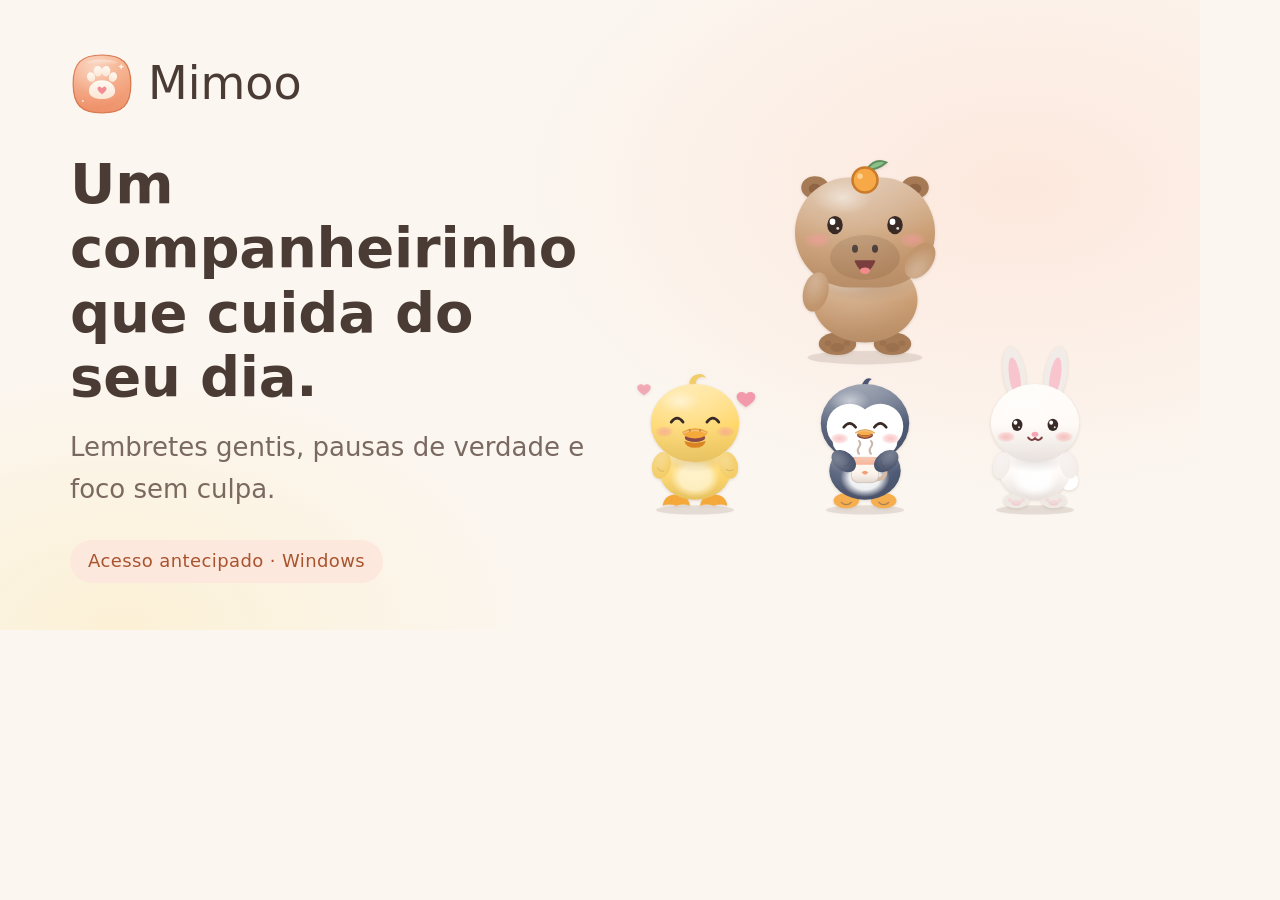
==== commit fbcd2d48: "Site na versão 0.8.8 Co-Authored-By: Claude Opus 5 <noreply@anthropic.com>" ====
--- a/og.html
+++ b/og.html
@@ -58,6 +58,6 @@
   <path d="M96 22l1.6 4 4 1.6-4 1.6-1.6 4-1.6-4-4-1.6 4-1.6z" fill="#fff7ee"/>
   <circle cx="24" cy="92" r="2" fill="#fff7ee" opacity=".8"/>
 </svg>
-</span><span class="mimoo-wordmark">Mimoo</span></span><h1>Um companheirinho que cuida do seu dia.</h1><p>Lembretes gentis, pausas de verdade e foco sem culpa.</p><span class="pill">Acesso antecipado · Windows</span></div><div class="og__friends"><svg class="mascot mascot--static " data-motion="breathe" data-arms="wave" data-mouth="open" data-species="capybara" viewBox="0 0 200 200" width="250" height="250" role="img" aria-label="Capivara acenando"><defs><radialGradient id="shade-_R_6_" cx="38%" cy="26%" r="115%"><stop offset="0%" stop-color="#fff" stop-opacity="0.26"></stop><stop offset="22%" stop-color="#fff" stop-opacity="0.19"></stop><stop offset="42%" stop-color="#fff" stop-opacity="0.08"></stop><stop offset="56%" stop-color="#fff" stop-opacity="0.01"></stop><stop offset="64%" stop-color="#9A7452" stop-opacity="0.01"></stop><stop offset="80%" stop-color="#9A7452" stop-opacity="0.09"></stop><stop offset="100%" stop-color="#9A7452" stop-opacity="0.2"></stop></radialGradient><linearGradient id="body-_R_6_" x1="0" y1="0" x2="0" y2="1"><stop offset="0%" stop-color="#dbbda1"></stop><stop offset="52%" stop-color="#C99B70"></stop><stop offset="100%" stop-color="#b88e68"></stop></linearGradient><radialGradient id="contact-_R_6_"><stop offset="0%" stop-color="#906f55" stop-opacity="0.34"></stop><stop offset="60%" stop-color="#906f55" stop-opacity="0.14"></stop><stop offset="100%" stop-color="#906f55" stop-opacity="0"></stop></radialGradient><radialGradient id="soft-_R_6_"><stop offset="0%" stop-color="#DDB892" stop-opacity="0.98"></stop><stop offset="62%" stop-color="#DDB892" stop-opacity="0.9"></stop><stop offset="100%" stop-color="#DDB892" stop-opacity="0"></stop></radialGradient><radialGradient id="sheen-_R_6_" cx="50%" cy="50%" r="50%"><stop offset="0%" stop-color="#ffffff" stop-opacity="0.5"></stop><stop offset="70%" stop-color="#ffffff" stop-opacity="0.14"></stop><stop offset="100%" stop-color="#ffffff" stop-opacity="0"></stop></radialGradient><radialGradient id="blush-_R_6_"><stop offset="0%" stop-color="#F59C9C" stop-opacity="0.6"></stop><stop offset="65%" stop-color="#F59C9C" stop-opacity="0.34"></stop><stop offset="100%" stop-color="#F59C9C" stop-opacity="0"></stop></radialGradient></defs><ellipse class="m-shadow" cx="100" cy="194" rx="46" ry="5.5" fill="#5A3E2B" opacity="0.12"></ellipse><g class="m-figure"><g class="m-body"><g class="m-foot m-foot--l"><ellipse cx="78" cy="183" rx="15" ry="9" fill="#A57A55"></ellipse><ellipse cx="78" cy="186" rx="5.6" ry="3.6" fill="#8E6444" opacity="0.45"></ellipse><ellipse cx="70.4" cy="182.5" rx="2.6" ry="2.1" fill="#8E6444" opacity="0.4"></ellipse><ellipse cx="85.6" cy="182.5" rx="2.6" ry="2.1" fill="#8E6444" opacity="0.4"></ellipse><path d="M72 185 q2.7 2.8 6 2.8 q3.3 0 6 -2.8" fill="none" stroke="#9A7452" stroke-width="1.3" stroke-linecap="round" opacity="0.4"></path></g><g class="m-foot m-foot--r"><ellipse cx="122" cy="183" rx="15" ry="9" fill="#A57A55"></ellipse><ellipse cx="122" cy="186" rx="5.6" ry="3.6" fill="#8E6444" opacity="0.45"></ellipse><ellipse cx="114.4" cy="182.5" rx="2.6" ry="2.1" fill="#8E6444" opacity="0.4"></ellipse><ellipse cx="129.6" cy="182.5" rx="2.6" ry="2.1" fill="#8E6444" opacity="0.4"></ellipse><path d="M116 185 q2.7 2.8 6 2.8 q3.3 0 6 -2.8" fill="none" stroke="#9A7452" stroke-width="1.3" stroke-linecap="round" opacity="0.4"></path></g><ellipse cx="100" cy="148" rx="42" ry="34" fill="url(#body-_R_6_)"></ellipse><ellipse cx="100" cy="148" rx="42" ry="34" fill="url(#shade-_R_6_)"></ellipse><ellipse cx="88" cy="130" rx="26" ry="14" fill="url(#sheen-_R_6_)"></ellipse><ellipse cx="100" cy="134" rx="40" ry="16" fill="url(#contact-_R_6_)"></ellipse><g class="m-head"><ellipse cx="60" cy="58" rx="11" ry="9" fill="#A57A55"></ellipse><ellipse cx="60" cy="59" rx="5" ry="4" fill="#8E6444"></ellipse><g transform="matrix(-1 0 0 1 200 0)"><ellipse cx="60" cy="58" rx="11" ry="9" fill="#A57A55"></ellipse><ellipse cx="60" cy="59" rx="5" ry="4" fill="#8E6444"></ellipse></g><rect x="44" y="50" width="112" height="88" rx="44" fill="url(#body-_R_6_)"></rect><ellipse cx="100" cy="114" rx="28" ry="18" fill="#A57A55" opacity="0.55"></ellipse><ellipse cx="92" cy="107" rx="2.4" ry="3.2" fill="#3A2A26"></ellipse><ellipse cx="108" cy="107" rx="2.4" ry="3.2" fill="#3A2A26"></ellipse><rect x="44" y="50" width="112" height="88" rx="44" fill="url(#shade-_R_6_)"></rect><ellipse cx="82" cy="66" rx="24" ry="14" fill="url(#sheen-_R_6_)"></ellipse><g class="m-yuzu"><path d="M101 44 Q108 34 117 38 Q110 44 101 44 Z" fill="#8CC08A" stroke="#5E8F5C" stroke-width="1.6"></path><circle cx="100" cy="52" r="10" fill="#F7A948" stroke="#C97A2A" stroke-width="2"></circle><circle cx="96" cy="49" r="2.2" fill="#FFD28F"></circle></g><g class="m-blush" fill="url(#blush-_R_6_)"><ellipse cx="62" cy="100" rx="11" ry="6.6"></ellipse><ellipse cx="138" cy="100" rx="11" ry="6.6"></ellipse></g><g class="m-eyes m-eyes--open"><g transform="translate(76 88)"><ellipse rx="6.2" ry="7.3" fill="#3A2A26"></ellipse><ellipse cx="-2" cy="-2.7" rx="2.3" ry="2.6" fill="#fff"></ellipse><circle cx="2.2" cy="2.7" r="1.15" fill="#fff" opacity="0.85"></circle></g><g transform="translate(124 88)"><ellipse rx="6.2" ry="7.3" fill="#3A2A26"></ellipse><ellipse cx="-2" cy="-2.7" rx="2.3" ry="2.6" fill="#fff"></ellipse><circle cx="2.2" cy="2.7" r="1.15" fill="#fff" opacity="0.85"></circle></g></g><g transform="translate(0 8)"><path d="M92.5 109 Q100 125 107.5 109 Z" fill="#7A3E3E" stroke="#7A3E3E" stroke-width="1.5" stroke-linejoin="round"></path><ellipse cx="100" cy="116.5" rx="4" ry="2.6" fill="#F28B8B"></ellipse></g></g></g><g class="m-arms" style="--arm-l:14deg;--arm-r:-145deg"><g class="m-arm m-arm--l"><ellipse cx="64" cy="142" rx="10" ry="16" fill="#c1956c"></ellipse><ellipse cx="64" cy="142" rx="10" ry="16" fill="url(#shade-_R_6_)"></ellipse></g><g class="m-arm m-arm--r"><ellipse cx="136" cy="142" rx="10" ry="16" fill="#c1956c"></ellipse><ellipse cx="136" cy="142" rx="10" ry="16" fill="url(#shade-_R_6_)"></ellipse></g></g></g></svg><svg class="mascot mascot--static " data-motion="bounce" data-arms="rest" data-mouth="open" data-species="duck" viewBox="0 0 200 200" width="170" height="170" role="img" aria-label="Patinho feliz"><defs><radialGradient id="shade-_R_a_" cx="38%" cy="26%" r="115%"><stop offset="0%" stop-color="#fff" stop-opacity="0.26"></stop><stop offset="22%" stop-color="#fff" stop-opacity="0.19"></stop><stop offset="42%" stop-color="#fff" stop-opacity="0.08"></stop><stop offset="56%" stop-color="#fff" stop-opacity="0.01"></stop><stop offset="64%" stop-color="#DDA53A" stop-opacity="0.01"></stop><stop offset="80%" stop-color="#DDA53A" stop-opacity="0.09"></stop><stop offset="100%" stop-color="#DDA53A" stop-opacity="0.2"></stop></radialGradient><linearGradient id="body-_R_a_" x1="0" y1="0" x2="0" y2="1"><stop offset="0%" stop-color="#ffe59d"></stop><stop offset="52%" stop-color="#FFD76A"></stop><stop offset="100%" stop-color="#e7c263"></stop></linearGradient><radialGradient id="contact-_R_a_"><stop offset="0%" stop-color="#ae9051" stop-opacity="0.34"></stop><stop offset="60%" stop-color="#ae9051" stop-opacity="0.14"></stop><stop offset="100%" stop-color="#ae9051" stop-opacity="0"></stop></radialGradient><radialGradient id="soft-_R_a_"><stop offset="0%" stop-color="#FFF1C4" stop-opacity="0.98"></stop><stop offset="62%" stop-color="#FFF1C4" stop-opacity="0.9"></stop><stop offset="100%" stop-color="#FFF1C4" stop-opacity="0"></stop></radialGradient><radialGradient id="sheen-_R_a_" cx="50%" cy="50%" r="50%"><stop offset="0%" stop-color="#ffffff" stop-opacity="0.5"></stop><stop offset="70%" stop-color="#ffffff" stop-opacity="0.14"></stop><stop offset="100%" stop-color="#ffffff" stop-opacity="0"></stop></radialGradient><radialGradient id="blush-_R_a_"><stop offset="0%" stop-color="#F59C9C" stop-opacity="0.6"></stop><stop offset="65%" stop-color="#F59C9C" stop-opacity="0.34"></stop><stop offset="100%" stop-color="#F59C9C" stop-opacity="0"></stop></radialGradient></defs><ellipse class="m-shadow" cx="100" cy="194" rx="46" ry="5.5" fill="#5A3E2B" opacity="0.12"></ellipse><g class="m-figure"><g class="m-body"><g class="m-foot m-foot--l"><path d="M62 189 Q64 176 78 176 Q92 176 94 189 Q86.5 186 78 189 Q69.5 186 62 189 Z" fill="#F6A93B"></path><path d="M73 180 L71.5 187 M83 180 L84.5 187" fill="none" stroke="#DDA53A" stroke-width="1.3" stroke-linecap="round" opacity="0.4"></path></g><g class="m-foot m-foot--r"><path d="M106 189 Q108 176 122 176 Q136 176 138 189 Q130.5 186 122 189 Q113.5 186 106 189 Z" fill="#F6A93B"></path><path d="M117 180 L115.5 187 M127 180 L128.5 187" fill="none" stroke="#DDA53A" stroke-width="1.3" stroke-linecap="round" opacity="0.4"></path></g><ellipse cx="100" cy="148" rx="42" ry="34" fill="url(#body-_R_a_)"></ellipse><ellipse cx="100" cy="156" rx="29" ry="23" fill="url(#soft-_R_a_)"></ellipse><ellipse cx="100" cy="148" rx="42" ry="34" fill="url(#shade-_R_a_)"></ellipse><ellipse cx="88" cy="130" rx="26" ry="14" fill="url(#sheen-_R_a_)"></ellipse><ellipse cx="100" cy="134" rx="40" ry="16" fill="url(#contact-_R_a_)"></ellipse><g class="m-head"><path class="m-crest" d="M96 54 Q90 41 99 36 Q109 31 113 39 Q107 35 102 41 Q99 46 104 54 Z" fill="#f2cc66"></path><ellipse cx="100" cy="92" rx="52" ry="46" fill="url(#body-_R_a_)"></ellipse><ellipse cx="100" cy="92" rx="52" ry="46" fill="url(#shade-_R_a_)"></ellipse><ellipse cx="82" cy="66" rx="24" ry="14" fill="url(#sheen-_R_a_)"></ellipse><g class="m-beak" style="--beak-open:5.5px"><ellipse cx="100" cy="109" rx="12" ry="5" fill="#8A4A48"></ellipse><path d="M85 102 Q100 94 115 102 Q115 109 100 110 Q85 109 85 102 Z" fill="#F6A93B"></path><path d="M86.5 103 Q100 95.5 113.5 103" fill="none" stroke="#C9822F" stroke-width="1.5" stroke-linecap="round" opacity="0.45"></path><path d="M87 103.2 Q100 97.5 113 103.2" fill="none" stroke="#fff" stroke-width="1.7" stroke-linecap="round" opacity="0.35"></path><ellipse cx="94" cy="100.5" rx="1.3" ry="1.6" fill="#C9822F" opacity="0.8"></ellipse><ellipse cx="106" cy="100.5" rx="1.3" ry="1.6" fill="#C9822F" opacity="0.8"></ellipse><path class="m-beak-lower" d="M87.5 107.5 Q100 111.5 112.5 107.5 Q111 115.5 100 115.5 Q89 115.5 87.5 107.5 Z" fill="#D98524"></path></g><g class="m-blush" fill="url(#blush-_R_a_)"><ellipse cx="64" cy="102" rx="11" ry="6.6"></ellipse><ellipse cx="136" cy="102" rx="11" ry="6.6"></ellipse></g><g class="m-eyes m-eyes--happy"><path transform="translate(79 88)" d="M-7 2.8 Q0 -6.6 7 2.8" fill="none" stroke="#3A2A26" stroke-width="3.2" stroke-linecap="round"></path><path transform="translate(121 88)" d="M-7 2.8 Q0 -6.6 7 2.8" fill="none" stroke="#3A2A26" stroke-width="3.2" stroke-linecap="round"></path></g></g></g><g class="m-arms" style="--arm-l:14deg;--arm-r:-14deg"><g class="m-arm m-arm--l"><ellipse cx="64" cy="142" rx="11" ry="16" fill="#f4cd67"></ellipse><ellipse cx="64" cy="142" rx="11" ry="16" fill="url(#shade-_R_a_)"></ellipse><path d="M60 146 q4 4 8 2" fill="none" stroke="#ae9051" stroke-width="1.3" stroke-linecap="round" opacity="0.35"></path></g><g class="m-arm m-arm--r"><ellipse cx="136" cy="142" rx="11" ry="16" fill="#f4cd67"></ellipse><ellipse cx="136" cy="142" rx="11" ry="16" fill="url(#shade-_R_a_)"></ellipse><path d="M132 146 q4 4 8 2" fill="none" stroke="#ae9051" stroke-width="1.3" stroke-linecap="round" opacity="0.35"></path></g></g><g class="m-fx m-fx--hearts" fill="#F29AAB"><path d="M160 58 c-3 -5 -11 -3 -11 3 c0 6 11 12 11 12 c0 0 11 -6 11 -12 c0 -6 -8 -8 -11 -3 z"></path><path d="M40 48 c-2 -3.5 -8 -2 -8 2 c0 4.5 8 9 8 9 c0 0 8 -4.5 8 -9 c0 -4 -6 -5.5 -8 -2 z" opacity="0.8"></path></g></g></svg><svg class="mascot mascot--static " data-motion="breathe" data-arms="hold" data-mouth="smile" data-species="penguin" viewBox="0 0 200 200" width="170" height="170" role="img" aria-label="Pinguim tomando café"><defs><radialGradient id="shade-_R_e_" cx="38%" cy="26%" r="115%"><stop offset="0%" stop-color="#fff" stop-opacity="0.26"></stop><stop offset="22%" stop-color="#fff" stop-opacity="0.19"></stop><stop offset="42%" stop-color="#fff" stop-opacity="0.08"></stop><stop offset="56%" stop-color="#fff" stop-opacity="0.01"></stop><stop offset="64%" stop-color="#39435C" stop-opacity="0.01"></stop><stop offset="80%" stop-color="#39435C" stop-opacity="0.09"></stop><stop offset="100%" stop-color="#39435C" stop-opacity="0.2"></stop></radialGradient><linearGradient id="body-_R_e_" x1="0" y1="0" x2="0" y2="1"><stop offset="0%" stop-color="#8890a2"></stop><stop offset="52%" stop-color="#4B5772"></stop><stop offset="100%" stop-color="#4b536a"></stop></linearGradient><radialGradient id="contact-_R_e_"><stop offset="0%" stop-color="#4b4a56" stop-opacity="0.34"></stop><stop offset="60%" stop-color="#4b4a56" stop-opacity="0.14"></stop><stop offset="100%" stop-color="#4b4a56" stop-opacity="0"></stop></radialGradient><radialGradient id="soft-_R_e_"><stop offset="0%" stop-color="#FFFFFF" stop-opacity="0.98"></stop><stop offset="62%" stop-color="#FFFFFF" stop-opacity="0.9"></stop><stop offset="100%" stop-color="#FFFFFF" stop-opacity="0"></stop></radialGradient><radialGradient id="sheen-_R_e_" cx="50%" cy="50%" r="50%"><stop offset="0%" stop-color="#ffffff" stop-opacity="0.5"></stop><stop offset="70%" stop-color="#ffffff" stop-opacity="0.14"></stop><stop offset="100%" stop-color="#ffffff" stop-opacity="0"></stop></radialGradient><radialGradient id="blush-_R_e_"><stop offset="0%" stop-color="#F59C9C" stop-opacity="0.6"></stop><stop offset="65%" stop-color="#F59C9C" stop-opacity="0.34"></stop><stop offset="100%" stop-color="#F59C9C" stop-opacity="0"></stop></radialGradient></defs><ellipse class="m-shadow" cx="100" cy="194" rx="46" ry="5.5" fill="#5A3E2B" opacity="0.12"></ellipse><g class="m-figure"><g class="m-body"><g class="m-foot m-foot--l"><ellipse cx="78" cy="183" rx="15" ry="9" fill="#F6AE4F"></ellipse><ellipse cx="78" cy="186" rx="5.6" ry="3.6" fill="#F6AE4F" opacity="0.45"></ellipse><ellipse cx="70.4" cy="182.5" rx="2.6" ry="2.1" fill="#F6AE4F" opacity="0.4"></ellipse><ellipse cx="85.6" cy="182.5" rx="2.6" ry="2.1" fill="#F6AE4F" opacity="0.4"></ellipse><path d="M72 185 q2.7 2.8 6 2.8 q3.3 0 6 -2.8" fill="none" stroke="#39435C" stroke-width="1.3" stroke-linecap="round" opacity="0.4"></path></g><g class="m-foot m-foot--r"><ellipse cx="122" cy="183" rx="15" ry="9" fill="#F6AE4F"></ellipse><ellipse cx="122" cy="186" rx="5.6" ry="3.6" fill="#F6AE4F" opacity="0.45"></ellipse><ellipse cx="114.4" cy="182.5" rx="2.6" ry="2.1" fill="#F6AE4F" opacity="0.4"></ellipse><ellipse cx="129.6" cy="182.5" rx="2.6" ry="2.1" fill="#F6AE4F" opacity="0.4"></ellipse><path d="M116 185 q2.7 2.8 6 2.8 q3.3 0 6 -2.8" fill="none" stroke="#39435C" stroke-width="1.3" stroke-linecap="round" opacity="0.4"></path></g><ellipse cx="100" cy="148" rx="42" ry="34" fill="url(#body-_R_e_)"></ellipse><ellipse cx="100" cy="156" rx="29" ry="23" fill="url(#soft-_R_e_)"></ellipse><ellipse cx="100" cy="148" rx="42" ry="34" fill="url(#shade-_R_e_)"></ellipse><ellipse cx="88" cy="130" rx="26" ry="14" fill="url(#sheen-_R_e_)"></ellipse><ellipse cx="100" cy="134" rx="40" ry="16" fill="url(#contact-_R_e_)"></ellipse><g class="m-head"><path d="M96 48 Q100 36 108 40 Q102 44 104 50 Z" fill="#4B5772"></path><ellipse cx="100" cy="92" rx="52" ry="46" fill="url(#body-_R_e_)"></ellipse><circle cx="82" cy="96" r="27" fill="#FFFFFF"></circle><circle cx="118" cy="96" r="27" fill="#FFFFFF"></circle><ellipse cx="100" cy="114" rx="38" ry="22" fill="#FFFFFF"></ellipse><ellipse cx="100" cy="92" rx="52" ry="46" fill="url(#shade-_R_e_)"></ellipse><ellipse cx="82" cy="66" rx="24" ry="14" fill="url(#sheen-_R_e_)"></ellipse><g class="m-beak" style="--beak-open:0px"><ellipse cx="100" cy="106" rx="9.5" ry="4.5" fill="#8A4A48"></ellipse><path d="M88 103 Q100 95.5 112 103 Q100 109.5 88 103 Z" fill="#F6AE4F"></path><path d="M89 103.5 Q100 96.5 111 103.5" fill="none" stroke="#C9822F" stroke-width="1.5" stroke-linecap="round" opacity="0.45"></path><path d="M90 103.6 Q100 98 110 103.6" fill="none" stroke="#fff" stroke-width="1.6" stroke-linecap="round" opacity="0.35"></path><path class="m-beak-lower" d="M90 104.5 Q100 109 110 104.5 Q100 113.5 90 104.5 Z" fill="#D5842B"></path></g><g class="m-blush" fill="url(#blush-_R_e_)"><ellipse cx="70" cy="110" rx="11" ry="6.6"></ellipse><ellipse cx="130" cy="110" rx="11" ry="6.6"></ellipse></g><g class="m-eyes m-eyes--happy"><path transform="translate(82 94)" d="M-7 2.8 Q0 -6.6 7 2.8" fill="none" stroke="#3A2A26" stroke-width="3.2" stroke-linecap="round"></path><path transform="translate(118 94)" d="M-7 2.8 Q0 -6.6 7 2.8" fill="none" stroke="#3A2A26" stroke-width="3.2" stroke-linecap="round"></path></g></g></g><g class="m-prop"><path d="M112 140 q12 0 12 9 q0 9 -12 9" fill="none" stroke="#8A6A55" stroke-width="4.5"></path><rect x="84" y="132" width="32" height="30" rx="8" fill="#FFF6EE" stroke="#8A6A55" stroke-width="2.2" stroke-linejoin="round"></rect><rect x="84" y="132" width="32" height="9" rx="4" fill="#F2A07B" opacity="0.85"></rect><path d="M96 150 q4 -4 8 0 q-4 5 -8 0 z" fill="#F2A07B"></path><g class="m-steam" fill="none" stroke="#C9B7AA" stroke-width="2.4" stroke-linecap="round"><path d="M93 128 q-3 -4 0 -8 q3 -4 0 -7"></path><path d="M107 128 q-3 -4 0 -8 q3 -4 0 -7"></path></g></g><g class="m-arms" style="--arm-l:-52deg;--arm-r:52deg"><g class="m-arm m-arm--l"><ellipse cx="64" cy="142" rx="11" ry="16" fill="#4b556e"></ellipse><ellipse cx="64" cy="142" rx="11" ry="16" fill="url(#shade-_R_e_)"></ellipse><path d="M60 146 q4 4 8 2" fill="none" stroke="#4b4a56" stroke-width="1.3" stroke-linecap="round" opacity="0.35"></path></g><g class="m-arm m-arm--r"><ellipse cx="136" cy="142" rx="11" ry="16" fill="#4b556e"></ellipse><ellipse cx="136" cy="142" rx="11" ry="16" fill="url(#shade-_R_e_)"></ellipse><path d="M132 146 q4 4 8 2" fill="none" stroke="#4b4a56" stroke-width="1.3" stroke-linecap="round" opacity="0.35"></path></g></g></g></svg><svg class="mascot mascot--static " data-motion="breathe" data-arms="rest" data-mouth="smile" data-species="bunny" viewBox="0 0 200 200" width="170" height="170" role="img" aria-label="Coelho tranquilo"><defs><radialGradient id="shade-_R_i_" cx="38%" cy="26%" r="115%"><stop offset="0%" stop-color="#fff" stop-opacity="0.26"></stop><stop offset="22%" stop-color="#fff" stop-opacity="0.19"></stop><stop offset="42%" stop-color="#fff" stop-opacity="0.08"></stop><stop offset="56%" stop-color="#fff" stop-opacity="0.01"></stop><stop offset="64%" stop-color="#E0C6BA" stop-opacity="0.01"></stop><stop offset="80%" stop-color="#E0C6BA" stop-opacity="0.16"></stop><stop offset="100%" stop-color="#E0C6BA" stop-opacity="0.34"></stop></radialGradient><linearGradient id="body-_R_i_" x1="0" y1="0" x2="0" y2="1"><stop offset="0%" stop-color="#fffcf9"></stop><stop offset="52%" stop-color="#FFFAF6"></stop><stop offset="100%" stop-color="#e7e0dc"></stop></linearGradient><radialGradient id="contact-_R_i_"><stop offset="0%" stop-color="#aea49e" stop-opacity="0.34"></stop><stop offset="60%" stop-color="#aea49e" stop-opacity="0.14"></stop><stop offset="100%" stop-color="#aea49e" stop-opacity="0"></stop></radialGradient><radialGradient id="soft-_R_i_"><stop offset="0%" stop-color="#FFFFFF" stop-opacity="0.98"></stop><stop offset="62%" stop-color="#FFFFFF" stop-opacity="0.9"></stop><stop offset="100%" stop-color="#FFFFFF" stop-opacity="0"></stop></radialGradient><radialGradient id="sheen-_R_i_" cx="50%" cy="50%" r="50%"><stop offset="0%" stop-color="#ffffff" stop-opacity="0.5"></stop><stop offset="70%" stop-color="#ffffff" stop-opacity="0.14"></stop><stop offset="100%" stop-color="#ffffff" stop-opacity="0"></stop></radialGradient><radialGradient id="blush-_R_i_"><stop offset="0%" stop-color="#F59C9C" stop-opacity="0.6"></stop><stop offset="65%" stop-color="#F59C9C" stop-opacity="0.34"></stop><stop offset="100%" stop-color="#F59C9C" stop-opacity="0"></stop></radialGradient></defs><ellipse class="m-shadow" cx="100" cy="194" rx="46" ry="5.5" fill="#5A3E2B" opacity="0.12"></ellipse><g class="m-figure"><g class="m-body"><circle cx="140" cy="160" r="11" fill="#fff"></circle><g class="m-foot m-foot--l"><ellipse cx="78" cy="183" rx="15" ry="9" fill="#efe9e4"></ellipse><ellipse cx="78" cy="186" rx="5.6" ry="3.6" fill="#F8C4CE" opacity="0.45"></ellipse><ellipse cx="70.4" cy="182.5" rx="2.6" ry="2.1" fill="#F8C4CE" opacity="0.4"></ellipse><ellipse cx="85.6" cy="182.5" rx="2.6" ry="2.1" fill="#F8C4CE" opacity="0.4"></ellipse><path d="M72 185 q2.7 2.8 6 2.8 q3.3 0 6 -2.8" fill="none" stroke="#E0C6BA" stroke-width="1.3" stroke-linecap="round" opacity="0.4"></path></g><g class="m-foot m-foot--r"><ellipse cx="122" cy="183" rx="15" ry="9" fill="#efe9e4"></ellipse><ellipse cx="122" cy="186" rx="5.6" ry="3.6" fill="#F8C4CE" opacity="0.45"></ellipse><ellipse cx="114.4" cy="182.5" rx="2.6" ry="2.1" fill="#F8C4CE" opacity="0.4"></ellipse><ellipse cx="129.6" cy="182.5" rx="2.6" ry="2.1" fill="#F8C4CE" opacity="0.4"></ellipse><path d="M116 185 q2.7 2.8 6 2.8 q3.3 0 6 -2.8" fill="none" stroke="#E0C6BA" stroke-width="1.3" stroke-linecap="round" opacity="0.4"></path></g><ellipse cx="100" cy="148" rx="42" ry="34" fill="url(#body-_R_i_)"></ellipse><ellipse cx="100" cy="156" rx="29" ry="23" fill="url(#soft-_R_i_)"></ellipse><ellipse cx="100" cy="148" rx="42" ry="34" fill="url(#shade-_R_i_)"></ellipse><ellipse cx="88" cy="130" rx="26" ry="14" fill="url(#sheen-_R_i_)"></ellipse><ellipse cx="100" cy="134" rx="40" ry="16" fill="url(#contact-_R_i_)"></ellipse><g class="m-head"><g transform="rotate(-9 80 62)"><ellipse cx="80" cy="34" rx="13" ry="33" fill="#f2ece8"></ellipse><ellipse cx="80" cy="37" rx="6.5" ry="23" fill="#F8C4CE"></ellipse></g><g transform="matrix(-1 0 0 1 200 0)"><g transform="rotate(-9 80 62)"><ellipse cx="80" cy="34" rx="13" ry="33" fill="#f2ece8"></ellipse><ellipse cx="80" cy="37" rx="6.5" ry="23" fill="#F8C4CE"></ellipse></g></g><ellipse cx="100" cy="92" rx="52" ry="46" fill="url(#body-_R_i_)"></ellipse><ellipse cx="100" cy="105" rx="4" ry="3" fill="#F29AAB"></ellipse><ellipse cx="100" cy="92" rx="52" ry="46" fill="url(#shade-_R_i_)"></ellipse><ellipse cx="82" cy="66" rx="24" ry="14" fill="url(#sheen-_R_i_)"></ellipse><g class="m-blush" fill="url(#blush-_R_i_)"><ellipse cx="66" cy="108" rx="11" ry="6.6"></ellipse><ellipse cx="134" cy="108" rx="11" ry="6.6"></ellipse></g><g class="m-eyes m-eyes--open"><g transform="translate(79 94)"><ellipse rx="6.2" ry="7.3" fill="#3A2A26"></ellipse><ellipse cx="-2" cy="-2.7" rx="2.3" ry="2.6" fill="#fff"></ellipse><circle cx="2.2" cy="2.7" r="1.15" fill="#fff" opacity="0.85"></circle></g><g transform="translate(121 94)"><ellipse rx="6.2" ry="7.3" fill="#3A2A26"></ellipse><ellipse cx="-2" cy="-2.7" rx="2.3" ry="2.6" fill="#fff"></ellipse><circle cx="2.2" cy="2.7" r="1.15" fill="#fff" opacity="0.85"></circle></g></g><path transform="translate(0 0)" d="M92 109 Q96 114.5 100 109.5 Q104 114.5 108 109" fill="none" stroke="#7A3E3E" stroke-width="2.4" stroke-linecap="round" stroke-linejoin="round"></path></g></g><g class="m-arms" style="--arm-l:14deg;--arm-r:-14deg"><g class="m-arm m-arm--l"><ellipse cx="64" cy="142" rx="10" ry="16" fill="#f4eeea"></ellipse><ellipse cx="64" cy="142" rx="10" ry="16" fill="url(#shade-_R_i_)"></ellipse></g><g class="m-arm m-arm--r"><ellipse cx="136" cy="142" rx="10" ry="16" fill="#f4eeea"></ellipse><ellipse cx="136" cy="142" rx="10" ry="16" fill="url(#shade-_R_i_)"></ellipse></g></g></g></svg></div></div>
+</span><span class="mimoo-wordmark">Mimoo</span></span><h1>Um companheirinho que cuida do seu dia.</h1><p>Lembretes gentis, pausas de verdade e foco sem culpa.</p><span class="pill">Acesso antecipado · Windows</span></div><div class="og__friends"><svg class="mascot mascot--static " data-motion="breathe" data-arms="wave" data-mouth="open" data-species="capybara" viewBox="0 0 200 200" width="250" height="250" role="img" aria-label="Capivara acenando"><defs><radialGradient id="shade-_R_6_" cx="38%" cy="26%" r="115%"><stop offset="0%" stop-color="#fff" stop-opacity="0.26"></stop><stop offset="22%" stop-color="#fff" stop-opacity="0.19"></stop><stop offset="42%" stop-color="#fff" stop-opacity="0.08"></stop><stop offset="56%" stop-color="#fff" stop-opacity="0.01"></stop><stop offset="64%" stop-color="#9A7452" stop-opacity="0.01"></stop><stop offset="80%" stop-color="#9A7452" stop-opacity="0.09"></stop><stop offset="100%" stop-color="#9A7452" stop-opacity="0.2"></stop></radialGradient><linearGradient id="body-_R_6_" x1="0" y1="0" x2="0" y2="1"><stop offset="0%" stop-color="#dbbda1"></stop><stop offset="52%" stop-color="#C99B70"></stop><stop offset="100%" stop-color="#b88e68"></stop></linearGradient><radialGradient id="contact-_R_6_"><stop offset="0%" stop-color="#906f55" stop-opacity="0.34"></stop><stop offset="60%" stop-color="#906f55" stop-opacity="0.14"></stop><stop offset="100%" stop-color="#906f55" stop-opacity="0"></stop></radialGradient><radialGradient id="soft-_R_6_"><stop offset="0%" stop-color="#DDB892" stop-opacity="0.98"></stop><stop offset="62%" stop-color="#DDB892" stop-opacity="0.9"></stop><stop offset="100%" stop-color="#DDB892" stop-opacity="0"></stop></radialGradient><radialGradient id="sheen-_R_6_" cx="50%" cy="50%" r="50%"><stop offset="0%" stop-color="#ffffff" stop-opacity="0.5"></stop><stop offset="70%" stop-color="#ffffff" stop-opacity="0.14"></stop><stop offset="100%" stop-color="#ffffff" stop-opacity="0"></stop></radialGradient><radialGradient id="blush-_R_6_"><stop offset="0%" stop-color="#F59C9C" stop-opacity="0.6"></stop><stop offset="65%" stop-color="#F59C9C" stop-opacity="0.34"></stop><stop offset="100%" stop-color="#F59C9C" stop-opacity="0"></stop></radialGradient></defs><ellipse class="m-shadow" cx="100" cy="194" rx="46" ry="5.5" fill="#5A3E2B" opacity="0.12"></ellipse><g class="m-figure"><g class="m-body"><g class="m-foot m-foot--l"><ellipse cx="78" cy="183" rx="15" ry="9" fill="#A57A55"></ellipse><ellipse cx="78" cy="186" rx="5.6" ry="3.6" fill="#8E6444" opacity="0.45"></ellipse><ellipse cx="70.4" cy="182.5" rx="2.6" ry="2.1" fill="#8E6444" opacity="0.4"></ellipse><ellipse cx="85.6" cy="182.5" rx="2.6" ry="2.1" fill="#8E6444" opacity="0.4"></ellipse><path d="M72 185 q2.7 2.8 6 2.8 q3.3 0 6 -2.8" fill="none" stroke="#9A7452" stroke-width="1.3" stroke-linecap="round" opacity="0.4"></path></g><g class="m-foot m-foot--r"><ellipse cx="122" cy="183" rx="15" ry="9" fill="#A57A55"></ellipse><ellipse cx="122" cy="186" rx="5.6" ry="3.6" fill="#8E6444" opacity="0.45"></ellipse><ellipse cx="114.4" cy="182.5" rx="2.6" ry="2.1" fill="#8E6444" opacity="0.4"></ellipse><ellipse cx="129.6" cy="182.5" rx="2.6" ry="2.1" fill="#8E6444" opacity="0.4"></ellipse><path d="M116 185 q2.7 2.8 6 2.8 q3.3 0 6 -2.8" fill="none" stroke="#9A7452" stroke-width="1.3" stroke-linecap="round" opacity="0.4"></path></g><ellipse cx="100" cy="148" rx="42" ry="34" fill="url(#body-_R_6_)"></ellipse><ellipse cx="100" cy="148" rx="42" ry="34" fill="url(#shade-_R_6_)"></ellipse><ellipse cx="88" cy="130" rx="26" ry="14" fill="url(#sheen-_R_6_)"></ellipse><ellipse cx="100" cy="134" rx="40" ry="16" fill="url(#contact-_R_6_)"></ellipse><g class="m-head"><ellipse cx="60" cy="58" rx="11" ry="9" fill="#A57A55"></ellipse><ellipse cx="60" cy="59" rx="5" ry="4" fill="#8E6444"></ellipse><g transform="matrix(-1 0 0 1 200 0)"><ellipse cx="60" cy="58" rx="11" ry="9" fill="#A57A55"></ellipse><ellipse cx="60" cy="59" rx="5" ry="4" fill="#8E6444"></ellipse></g><rect x="44" y="50" width="112" height="88" rx="44" fill="url(#body-_R_6_)"></rect><ellipse cx="100" cy="114" rx="28" ry="18" fill="#A57A55" opacity="0.55"></ellipse><ellipse cx="92" cy="107" rx="2.4" ry="3.2" fill="#3A2A26"></ellipse><ellipse cx="108" cy="107" rx="2.4" ry="3.2" fill="#3A2A26"></ellipse><rect x="44" y="50" width="112" height="88" rx="44" fill="url(#shade-_R_6_)"></rect><ellipse cx="82" cy="66" rx="24" ry="14" fill="url(#sheen-_R_6_)"></ellipse><g class="m-yuzu"><path d="M101 44 Q108 34 117 38 Q110 44 101 44 Z" fill="#8CC08A" stroke="#5E8F5C" stroke-width="1.6"></path><circle cx="100" cy="52" r="10" fill="#F7A948" stroke="#C97A2A" stroke-width="2"></circle><circle cx="96" cy="49" r="2.2" fill="#FFD28F"></circle></g><g class="m-blush" fill="url(#blush-_R_6_)"><ellipse cx="62" cy="100" rx="11" ry="6.6"></ellipse><ellipse cx="138" cy="100" rx="11" ry="6.6"></ellipse></g><g class="m-eyes m-eyes--open"><g transform="translate(76 88)"><ellipse rx="6.2" ry="7.3" fill="#3A2A26"></ellipse><ellipse cx="-2" cy="-2.7" rx="2.3" ry="2.6" fill="#fff"></ellipse><circle cx="2.2" cy="2.7" r="1.15" fill="#fff" opacity="0.85"></circle></g><g transform="translate(124 88)"><ellipse rx="6.2" ry="7.3" fill="#3A2A26"></ellipse><ellipse cx="-2" cy="-2.7" rx="2.3" ry="2.6" fill="#fff"></ellipse><circle cx="2.2" cy="2.7" r="1.15" fill="#fff" opacity="0.85"></circle></g></g><g transform="translate(0 8)"><path d="M92.5 109 Q100 125 107.5 109 Z" fill="#7A3E3E" stroke="#7A3E3E" stroke-width="1.5" stroke-linejoin="round"></path><ellipse cx="100" cy="116.5" rx="4" ry="2.6" fill="#F28B8B"></ellipse></g></g></g><g class="m-arms" style="--arm-l:14deg;--arm-r:-145deg"><g class="m-arm m-arm--l"><ellipse cx="64" cy="142" rx="10" ry="16" fill="#c1956c"></ellipse><ellipse cx="64" cy="142" rx="10" ry="16" fill="url(#shade-_R_6_)"></ellipse></g><g class="m-arm m-arm--r"><ellipse cx="136" cy="142" rx="10" ry="16" fill="#c1956c"></ellipse><ellipse cx="136" cy="142" rx="10" ry="16" fill="url(#shade-_R_6_)"></ellipse></g></g></g></svg><svg class="mascot mascot--static " data-motion="bounce" data-arms="rest" data-mouth="open" data-species="duck" viewBox="0 0 200 200" width="170" height="170" role="img" aria-label="Patinho feliz"><defs><radialGradient id="shade-_R_a_" cx="38%" cy="26%" r="115%"><stop offset="0%" stop-color="#fff" stop-opacity="0.26"></stop><stop offset="22%" stop-color="#fff" stop-opacity="0.19"></stop><stop offset="42%" stop-color="#fff" stop-opacity="0.08"></stop><stop offset="56%" stop-color="#fff" stop-opacity="0.01"></stop><stop offset="64%" stop-color="#DDA53A" stop-opacity="0.01"></stop><stop offset="80%" stop-color="#DDA53A" stop-opacity="0.09"></stop><stop offset="100%" stop-color="#DDA53A" stop-opacity="0.2"></stop></radialGradient><linearGradient id="body-_R_a_" x1="0" y1="0" x2="0" y2="1"><stop offset="0%" stop-color="#ffe59d"></stop><stop offset="52%" stop-color="#FFD76A"></stop><stop offset="100%" stop-color="#e7c263"></stop></linearGradient><radialGradient id="contact-_R_a_"><stop offset="0%" stop-color="#ae9051" stop-opacity="0.34"></stop><stop offset="60%" stop-color="#ae9051" stop-opacity="0.14"></stop><stop offset="100%" stop-color="#ae9051" stop-opacity="0"></stop></radialGradient><radialGradient id="soft-_R_a_"><stop offset="0%" stop-color="#FFF1C4" stop-opacity="0.98"></stop><stop offset="62%" stop-color="#FFF1C4" stop-opacity="0.9"></stop><stop offset="100%" stop-color="#FFF1C4" stop-opacity="0"></stop></radialGradient><radialGradient id="sheen-_R_a_" cx="50%" cy="50%" r="50%"><stop offset="0%" stop-color="#ffffff" stop-opacity="0.5"></stop><stop offset="70%" stop-color="#ffffff" stop-opacity="0.14"></stop><stop offset="100%" stop-color="#ffffff" stop-opacity="0"></stop></radialGradient><radialGradient id="blush-_R_a_"><stop offset="0%" stop-color="#F59C9C" stop-opacity="0.6"></stop><stop offset="65%" stop-color="#F59C9C" stop-opacity="0.34"></stop><stop offset="100%" stop-color="#F59C9C" stop-opacity="0"></stop></radialGradient></defs><ellipse class="m-shadow" cx="100" cy="194" rx="46" ry="5.5" fill="#5A3E2B" opacity="0.12"></ellipse><g class="m-figure"><g class="m-body"><g class="m-foot m-foot--l"><path d="M62 189 Q64 176 78 176 Q92 176 94 189 Q86.5 186 78 189 Q69.5 186 62 189 Z" fill="#F6A93B"></path><path d="M73 180 L71.5 187 M83 180 L84.5 187" fill="none" stroke="#DDA53A" stroke-width="1.3" stroke-linecap="round" opacity="0.4"></path></g><g class="m-foot m-foot--r"><path d="M106 189 Q108 176 122 176 Q136 176 138 189 Q130.5 186 122 189 Q113.5 186 106 189 Z" fill="#F6A93B"></path><path d="M117 180 L115.5 187 M127 180 L128.5 187" fill="none" stroke="#DDA53A" stroke-width="1.3" stroke-linecap="round" opacity="0.4"></path></g><ellipse cx="100" cy="148" rx="42" ry="34" fill="url(#body-_R_a_)"></ellipse><ellipse cx="100" cy="156" rx="29" ry="23" fill="url(#soft-_R_a_)"></ellipse><ellipse cx="100" cy="148" rx="42" ry="34" fill="url(#shade-_R_a_)"></ellipse><ellipse cx="88" cy="130" rx="26" ry="14" fill="url(#sheen-_R_a_)"></ellipse><ellipse cx="100" cy="134" rx="40" ry="16" fill="url(#contact-_R_a_)"></ellipse><g class="m-head"><path class="m-crest" d="M96 54 Q90 41 99 36 Q109 31 113 39 Q107 35 102 41 Q99 46 104 54 Z" fill="#f2cc66"></path><ellipse cx="100" cy="92" rx="52" ry="46" fill="url(#body-_R_a_)"></ellipse><ellipse cx="100" cy="92" rx="52" ry="46" fill="url(#shade-_R_a_)"></ellipse><ellipse cx="82" cy="66" rx="24" ry="14" fill="url(#sheen-_R_a_)"></ellipse><g class="m-beak" style="--beak-open:5.5px"><ellipse cx="100" cy="109" rx="12" ry="5" fill="#8A4A48"></ellipse><path d="M85 102 Q100 94 115 102 Q115 109 100 110 Q85 109 85 102 Z" fill="#F6A93B"></path><path d="M86.5 103 Q100 95.5 113.5 103" fill="none" stroke="#C9822F" stroke-width="1.5" stroke-linecap="round" opacity="0.45"></path><path d="M87 103.2 Q100 97.5 113 103.2" fill="none" stroke="#fff" stroke-width="1.7" stroke-linecap="round" opacity="0.35"></path><ellipse cx="94" cy="100.5" rx="1.3" ry="1.6" fill="#C9822F" opacity="0.8"></ellipse><ellipse cx="106" cy="100.5" rx="1.3" ry="1.6" fill="#C9822F" opacity="0.8"></ellipse><path class="m-beak-lower" d="M87.5 107.5 Q100 111.5 112.5 107.5 Q111 115.5 100 115.5 Q89 115.5 87.5 107.5 Z" fill="#D98524"></path></g><g class="m-blush" fill="url(#blush-_R_a_)"><ellipse cx="64" cy="102" rx="11" ry="6.6"></ellipse><ellipse cx="136" cy="102" rx="11" ry="6.6"></ellipse></g><g class="m-eyes m-eyes--happy"><path transform="translate(79 88)" d="M-7 2.8 Q0 -6.6 7 2.8" fill="none" stroke="#3A2A26" stroke-width="3.2" stroke-linecap="round"></path><path transform="translate(121 88)" d="M-7 2.8 Q0 -6.6 7 2.8" fill="none" stroke="#3A2A26" stroke-width="3.2" stroke-linecap="round"></path></g></g></g><g class="m-arms" style="--arm-l:14deg;--arm-r:-14deg"><g class="m-arm m-arm--l"><ellipse cx="64" cy="142" rx="11" ry="16" fill="#f4cd67"></ellipse><ellipse cx="64" cy="142" rx="11" ry="16" fill="url(#shade-_R_a_)"></ellipse><path d="M60 146 q4 4 8 2" fill="none" stroke="#ae9051" stroke-width="1.3" stroke-linecap="round" opacity="0.35"></path></g><g class="m-arm m-arm--r"><ellipse cx="136" cy="142" rx="11" ry="16" fill="#f4cd67"></ellipse><ellipse cx="136" cy="142" rx="11" ry="16" fill="url(#shade-_R_a_)"></ellipse><path d="M132 146 q4 4 8 2" fill="none" stroke="#ae9051" stroke-width="1.3" stroke-linecap="round" opacity="0.35"></path></g></g><g class="m-fx m-fx--hearts" fill="#F29AAB"><path d="M160 58 c-3 -5 -11 -3 -11 3 c0 6 11 12 11 12 c0 0 11 -6 11 -12 c0 -6 -8 -8 -11 -3 z"></path><path d="M40 48 c-2 -3.5 -8 -2 -8 2 c0 4.5 8 9 8 9 c0 0 8 -4.5 8 -9 c0 -4 -6 -5.5 -8 -2 z" opacity="0.8"></path></g></g></svg><svg class="mascot mascot--static " data-motion="breathe" data-arms="hold" data-mouth="smile" data-species="penguin" viewBox="0 0 200 200" width="170" height="170" role="img" aria-label="Pinguim tomando café"><defs><radialGradient id="shade-_R_e_" cx="38%" cy="26%" r="115%"><stop offset="0%" stop-color="#fff" stop-opacity="0.26"></stop><stop offset="22%" stop-color="#fff" stop-opacity="0.19"></stop><stop offset="42%" stop-color="#fff" stop-opacity="0.08"></stop><stop offset="56%" stop-color="#fff" stop-opacity="0.01"></stop><stop offset="64%" stop-color="#39435C" stop-opacity="0.01"></stop><stop offset="80%" stop-color="#39435C" stop-opacity="0.09"></stop><stop offset="100%" stop-color="#39435C" stop-opacity="0.2"></stop></radialGradient><linearGradient id="body-_R_e_" x1="0" y1="0" x2="0" y2="1"><stop offset="0%" stop-color="#8890a2"></stop><stop offset="52%" stop-color="#4B5772"></stop><stop offset="100%" stop-color="#4b536a"></stop></linearGradient><radialGradient id="contact-_R_e_"><stop offset="0%" stop-color="#4b4a56" stop-opacity="0.34"></stop><stop offset="60%" stop-color="#4b4a56" stop-opacity="0.14"></stop><stop offset="100%" stop-color="#4b4a56" stop-opacity="0"></stop></radialGradient><radialGradient id="soft-_R_e_"><stop offset="0%" stop-color="#FFFFFF" stop-opacity="0.98"></stop><stop offset="62%" stop-color="#FFFFFF" stop-opacity="0.9"></stop><stop offset="100%" stop-color="#FFFFFF" stop-opacity="0"></stop></radialGradient><radialGradient id="sheen-_R_e_" cx="50%" cy="50%" r="50%"><stop offset="0%" stop-color="#ffffff" stop-opacity="0.5"></stop><stop offset="70%" stop-color="#ffffff" stop-opacity="0.14"></stop><stop offset="100%" stop-color="#ffffff" stop-opacity="0"></stop></radialGradient><radialGradient id="blush-_R_e_"><stop offset="0%" stop-color="#F59C9C" stop-opacity="0.6"></stop><stop offset="65%" stop-color="#F59C9C" stop-opacity="0.34"></stop><stop offset="100%" stop-color="#F59C9C" stop-opacity="0"></stop></radialGradient></defs><ellipse class="m-shadow" cx="100" cy="194" rx="46" ry="5.5" fill="#5A3E2B" opacity="0.12"></ellipse><g class="m-figure"><g class="m-body"><g class="m-foot m-foot--l"><ellipse cx="78" cy="183" rx="15" ry="9" fill="#F6AE4F"></ellipse><ellipse cx="78" cy="186" rx="5.6" ry="3.6" fill="#F6AE4F" opacity="0.45"></ellipse><ellipse cx="70.4" cy="182.5" rx="2.6" ry="2.1" fill="#F6AE4F" opacity="0.4"></ellipse><ellipse cx="85.6" cy="182.5" rx="2.6" ry="2.1" fill="#F6AE4F" opacity="0.4"></ellipse><path d="M72 185 q2.7 2.8 6 2.8 q3.3 0 6 -2.8" fill="none" stroke="#39435C" stroke-width="1.3" stroke-linecap="round" opacity="0.4"></path></g><g class="m-foot m-foot--r"><ellipse cx="122" cy="183" rx="15" ry="9" fill="#F6AE4F"></ellipse><ellipse cx="122" cy="186" rx="5.6" ry="3.6" fill="#F6AE4F" opacity="0.45"></ellipse><ellipse cx="114.4" cy="182.5" rx="2.6" ry="2.1" fill="#F6AE4F" opacity="0.4"></ellipse><ellipse cx="129.6" cy="182.5" rx="2.6" ry="2.1" fill="#F6AE4F" opacity="0.4"></ellipse><path d="M116 185 q2.7 2.8 6 2.8 q3.3 0 6 -2.8" fill="none" stroke="#39435C" stroke-width="1.3" stroke-linecap="round" opacity="0.4"></path></g><ellipse cx="100" cy="148" rx="42" ry="34" fill="url(#body-_R_e_)"></ellipse><ellipse cx="100" cy="156" rx="29" ry="23" fill="url(#soft-_R_e_)"></ellipse><ellipse cx="100" cy="148" rx="42" ry="34" fill="url(#shade-_R_e_)"></ellipse><ellipse cx="88" cy="130" rx="26" ry="14" fill="url(#sheen-_R_e_)"></ellipse><ellipse cx="100" cy="134" rx="40" ry="16" fill="url(#contact-_R_e_)"></ellipse><g class="m-head"><path d="M96 48 Q100 36 108 40 Q102 44 104 50 Z" fill="#4B5772"></path><ellipse cx="100" cy="92" rx="52" ry="46" fill="url(#body-_R_e_)"></ellipse><circle cx="82" cy="96" r="27" fill="#FFFFFF"></circle><circle cx="118" cy="96" r="27" fill="#FFFFFF"></circle><ellipse cx="100" cy="114" rx="38" ry="22" fill="#FFFFFF"></ellipse><ellipse cx="100" cy="92" rx="52" ry="46" fill="url(#shade-_R_e_)"></ellipse><ellipse cx="82" cy="66" rx="24" ry="14" fill="url(#sheen-_R_e_)"></ellipse><g class="m-beak" style="--beak-open:0px"><ellipse cx="100" cy="106" rx="9.5" ry="4.5" fill="#8A4A48"></ellipse><path d="M88 103 Q100 95.5 112 103 Q100 109.5 88 103 Z" fill="#F6AE4F"></path><path d="M89 103.5 Q100 96.5 111 103.5" fill="none" stroke="#C9822F" stroke-width="1.5" stroke-linecap="round" opacity="0.45"></path><path d="M90 103.6 Q100 98 110 103.6" fill="none" stroke="#fff" stroke-width="1.6" stroke-linecap="round" opacity="0.35"></path><path class="m-beak-lower" d="M90 104.5 Q100 109 110 104.5 Q100 113.5 90 104.5 Z" fill="#D5842B"></path></g><g class="m-blush" fill="url(#blush-_R_e_)"><ellipse cx="70" cy="110" rx="11" ry="6.6"></ellipse><ellipse cx="130" cy="110" rx="11" ry="6.6"></ellipse></g><g class="m-eyes m-eyes--happy"><path transform="translate(82 94)" d="M-7 2.8 Q0 -6.6 7 2.8" fill="none" stroke="#3A2A26" stroke-width="3.2" stroke-linecap="round"></path><path transform="translate(118 94)" d="M-7 2.8 Q0 -6.6 7 2.8" fill="none" stroke="#3A2A26" stroke-width="3.2" stroke-linecap="round"></path></g></g></g><g class="m-prop"><defs><linearGradient id="pluz-_R_ve_" x1="0" y1="0" x2="0" y2="1"><stop offset="0%" stop-color="#FFFFFF" stop-opacity="0.34"></stop><stop offset="42%" stop-color="#FFFFFF" stop-opacity="0"></stop><stop offset="100%" stop-color="#4B3A33" stop-opacity="0.17"></stop></linearGradient></defs><path d="M112 140 q12 0 12 9 q0 9 -12 9" fill="none" stroke="#D8BBA4" stroke-width="4.5"></path><rect x="84" y="132" width="32" height="30" rx="8" fill="#FFF6EE" stroke="#c2b6ae" stroke-width="1.32" stroke-opacity="0.5" stroke-linejoin="round"></rect><rect x="84" y="132" width="32" height="9" rx="4" fill="#F2A07B" opacity="0.85"></rect><rect x="84" y="132" width="32" height="30" rx="8" fill="url(#pluz-_R_ve_)"></rect><path d="M96 150 q4 -4 8 0 q-4 5 -8 0 z" fill="#F2A07B"></path><g class="m-steam" fill="none" stroke="#C9B7AA" stroke-width="2.4" stroke-linecap="round"><path d="M93 128 q-3 -4 0 -8 q3 -4 0 -7"></path><path d="M107 128 q-3 -4 0 -8 q3 -4 0 -7"></path></g></g><g class="m-arms" style="--arm-l:-52deg;--arm-r:52deg"><g class="m-arm m-arm--l"><ellipse cx="64" cy="142" rx="11" ry="16" fill="#4b556e"></ellipse><ellipse cx="64" cy="142" rx="11" ry="16" fill="url(#shade-_R_e_)"></ellipse><path d="M60 146 q4 4 8 2" fill="none" stroke="#4b4a56" stroke-width="1.3" stroke-linecap="round" opacity="0.35"></path></g><g class="m-arm m-arm--r"><ellipse cx="136" cy="142" rx="11" ry="16" fill="#4b556e"></ellipse><ellipse cx="136" cy="142" rx="11" ry="16" fill="url(#shade-_R_e_)"></ellipse><path d="M132 146 q4 4 8 2" fill="none" stroke="#4b4a56" stroke-width="1.3" stroke-linecap="round" opacity="0.35"></path></g></g></g></svg><svg class="mascot mascot--static " data-motion="breathe" data-arms="rest" data-mouth="smile" data-species="bunny" viewBox="0 0 200 200" width="170" height="170" role="img" aria-label="Coelho tranquilo"><defs><radialGradient id="shade-_R_i_" cx="38%" cy="26%" r="115%"><stop offset="0%" stop-color="#fff" stop-opacity="0.26"></stop><stop offset="22%" stop-color="#fff" stop-opacity="0.19"></stop><stop offset="42%" stop-color="#fff" stop-opacity="0.08"></stop><stop offset="56%" stop-color="#fff" stop-opacity="0.01"></stop><stop offset="64%" stop-color="#E0C6BA" stop-opacity="0.01"></stop><stop offset="80%" stop-color="#E0C6BA" stop-opacity="0.16"></stop><stop offset="100%" stop-color="#E0C6BA" stop-opacity="0.34"></stop></radialGradient><linearGradient id="body-_R_i_" x1="0" y1="0" x2="0" y2="1"><stop offset="0%" stop-color="#fffcf9"></stop><stop offset="52%" stop-color="#FFFAF6"></stop><stop offset="100%" stop-color="#e7e0dc"></stop></linearGradient><radialGradient id="contact-_R_i_"><stop offset="0%" stop-color="#aea49e" stop-opacity="0.34"></stop><stop offset="60%" stop-color="#aea49e" stop-opacity="0.14"></stop><stop offset="100%" stop-color="#aea49e" stop-opacity="0"></stop></radialGradient><radialGradient id="soft-_R_i_"><stop offset="0%" stop-color="#FFFFFF" stop-opacity="0.98"></stop><stop offset="62%" stop-color="#FFFFFF" stop-opacity="0.9"></stop><stop offset="100%" stop-color="#FFFFFF" stop-opacity="0"></stop></radialGradient><radialGradient id="sheen-_R_i_" cx="50%" cy="50%" r="50%"><stop offset="0%" stop-color="#ffffff" stop-opacity="0.5"></stop><stop offset="70%" stop-color="#ffffff" stop-opacity="0.14"></stop><stop offset="100%" stop-color="#ffffff" stop-opacity="0"></stop></radialGradient><radialGradient id="blush-_R_i_"><stop offset="0%" stop-color="#F59C9C" stop-opacity="0.6"></stop><stop offset="65%" stop-color="#F59C9C" stop-opacity="0.34"></stop><stop offset="100%" stop-color="#F59C9C" stop-opacity="0"></stop></radialGradient></defs><ellipse class="m-shadow" cx="100" cy="194" rx="46" ry="5.5" fill="#5A3E2B" opacity="0.12"></ellipse><g class="m-figure"><g class="m-body"><circle cx="140" cy="160" r="11" fill="#fff"></circle><g class="m-foot m-foot--l"><ellipse cx="78" cy="183" rx="15" ry="9" fill="#efe9e4"></ellipse><ellipse cx="78" cy="186" rx="5.6" ry="3.6" fill="#F8C4CE" opacity="0.45"></ellipse><ellipse cx="70.4" cy="182.5" rx="2.6" ry="2.1" fill="#F8C4CE" opacity="0.4"></ellipse><ellipse cx="85.6" cy="182.5" rx="2.6" ry="2.1" fill="#F8C4CE" opacity="0.4"></ellipse><path d="M72 185 q2.7 2.8 6 2.8 q3.3 0 6 -2.8" fill="none" stroke="#E0C6BA" stroke-width="1.3" stroke-linecap="round" opacity="0.4"></path></g><g class="m-foot m-foot--r"><ellipse cx="122" cy="183" rx="15" ry="9" fill="#efe9e4"></ellipse><ellipse cx="122" cy="186" rx="5.6" ry="3.6" fill="#F8C4CE" opacity="0.45"></ellipse><ellipse cx="114.4" cy="182.5" rx="2.6" ry="2.1" fill="#F8C4CE" opacity="0.4"></ellipse><ellipse cx="129.6" cy="182.5" rx="2.6" ry="2.1" fill="#F8C4CE" opacity="0.4"></ellipse><path d="M116 185 q2.7 2.8 6 2.8 q3.3 0 6 -2.8" fill="none" stroke="#E0C6BA" stroke-width="1.3" stroke-linecap="round" opacity="0.4"></path></g><ellipse cx="100" cy="148" rx="42" ry="34" fill="url(#body-_R_i_)"></ellipse><ellipse cx="100" cy="156" rx="29" ry="23" fill="url(#soft-_R_i_)"></ellipse><ellipse cx="100" cy="148" rx="42" ry="34" fill="url(#shade-_R_i_)"></ellipse><ellipse cx="88" cy="130" rx="26" ry="14" fill="url(#sheen-_R_i_)"></ellipse><ellipse cx="100" cy="134" rx="40" ry="16" fill="url(#contact-_R_i_)"></ellipse><g class="m-head"><g transform="rotate(-9 80 62)"><ellipse cx="80" cy="34" rx="13" ry="33" fill="#f2ece8"></ellipse><ellipse cx="80" cy="37" rx="6.5" ry="23" fill="#F8C4CE"></ellipse></g><g transform="matrix(-1 0 0 1 200 0)"><g transform="rotate(-9 80 62)"><ellipse cx="80" cy="34" rx="13" ry="33" fill="#f2ece8"></ellipse><ellipse cx="80" cy="37" rx="6.5" ry="23" fill="#F8C4CE"></ellipse></g></g><ellipse cx="100" cy="92" rx="52" ry="46" fill="url(#body-_R_i_)"></ellipse><ellipse cx="100" cy="105" rx="4" ry="3" fill="#F29AAB"></ellipse><ellipse cx="100" cy="92" rx="52" ry="46" fill="url(#shade-_R_i_)"></ellipse><ellipse cx="82" cy="66" rx="24" ry="14" fill="url(#sheen-_R_i_)"></ellipse><g class="m-blush" fill="url(#blush-_R_i_)"><ellipse cx="66" cy="108" rx="11" ry="6.6"></ellipse><ellipse cx="134" cy="108" rx="11" ry="6.6"></ellipse></g><g class="m-eyes m-eyes--open"><g transform="translate(79 94)"><ellipse rx="6.2" ry="7.3" fill="#3A2A26"></ellipse><ellipse cx="-2" cy="-2.7" rx="2.3" ry="2.6" fill="#fff"></ellipse><circle cx="2.2" cy="2.7" r="1.15" fill="#fff" opacity="0.85"></circle></g><g transform="translate(121 94)"><ellipse rx="6.2" ry="7.3" fill="#3A2A26"></ellipse><ellipse cx="-2" cy="-2.7" rx="2.3" ry="2.6" fill="#fff"></ellipse><circle cx="2.2" cy="2.7" r="1.15" fill="#fff" opacity="0.85"></circle></g></g><path transform="translate(0 0)" d="M92 109 Q96 114.5 100 109.5 Q104 114.5 108 109" fill="none" stroke="#7A3E3E" stroke-width="2.4" stroke-linecap="round" stroke-linejoin="round"></path></g></g><g class="m-arms" style="--arm-l:14deg;--arm-r:-14deg"><g class="m-arm m-arm--l"><ellipse cx="64" cy="142" rx="10" ry="16" fill="#f4eeea"></ellipse><ellipse cx="64" cy="142" rx="10" ry="16" fill="url(#shade-_R_i_)"></ellipse></g><g class="m-arm m-arm--r"><ellipse cx="136" cy="142" rx="10" ry="16" fill="#f4eeea"></ellipse><ellipse cx="136" cy="142" rx="10" ry="16" fill="url(#shade-_R_i_)"></ellipse></g></g></g></svg></div></div>
 </body>
 </html>
--- a/css/icons.css
+++ b/css/icons.css
@@ -0,0 +1,107 @@
+.mimoo-icon {
+  display: inline-block;
+  flex-shrink: 0;
+  vertical-align: middle;
+}
+
+/* Inside a sentence: sits on the text baseline and keeps the line height. */
+.icon-inline {
+  vertical-align: -0.22em;
+  margin: 0 0.06em;
+}
+
+/* Icons inside round badges and buttons. */
+.icon-badge {
+  display: grid;
+  place-items: center;
+  border-radius: 11px;
+  background: var(--tint-soft, var(--accent-soft));
+  flex-shrink: 0;
+}
+
+/* ─── Biblioteca de figurinhas ───────────────────────────────────────────── */
+
+.icon-picker {
+  position: relative;
+  flex-shrink: 0;
+}
+.icon-picker__trigger {
+  display: grid;
+  place-items: center;
+  width: 44px;
+  height: 40px;
+  border-radius: var(--radius-sm, 10px);
+  border: 1px solid var(--border);
+  background: var(--surface);
+  color: var(--text);
+  cursor: pointer;
+}
+.icon-picker__trigger:hover {
+  border-color: var(--accent);
+}
+.icon-picker__panel {
+  position: absolute;
+  z-index: 40;
+  top: calc(100% + 6px);
+  left: 0;
+  /* Nunca mais largo que a janela, para caber também nas telas pequenas. */
+  width: min(292px, calc(100vw - 32px));
+  padding: 10px;
+  border-radius: 14px;
+  border: 1px solid var(--border);
+  background: var(--surface);
+  box-shadow: var(--shadow-md);
+}
+.icon-picker__search {
+  width: 100%;
+  padding: 7px 10px;
+  margin-bottom: 8px;
+  border-radius: 9px;
+  border: 1px solid var(--border);
+  background: var(--bg);
+  color: var(--text);
+  font: inherit;
+  font-size: 13px;
+}
+.icon-picker__scroll {
+  max-height: 248px;
+  overflow-y: auto;
+}
+.icon-picker__scroll h4 {
+  margin: 8px 2px 5px;
+  font-size: 11.5px;
+  font-weight: 700;
+  color: var(--text-3);
+  text-transform: uppercase;
+  letter-spacing: 0.04em;
+}
+.icon-picker__scroll section:first-child h4 {
+  margin-top: 0;
+}
+.icon-picker__grid {
+  display: grid;
+  grid-template-columns: repeat(auto-fill, minmax(38px, 1fr));
+  gap: 4px;
+}
+.icon-picker__item {
+  display: grid;
+  place-items: center;
+  height: 38px;
+  border: 1px solid transparent;
+  border-radius: 10px;
+  background: none;
+  color: var(--text);
+  cursor: pointer;
+}
+.icon-picker__item:hover {
+  background: var(--accent-soft);
+}
+.icon-picker__item[aria-pressed='true'] {
+  border-color: var(--accent);
+  background: var(--accent-soft);
+}
+.icon-picker__vazio {
+  margin: 10px 2px;
+  font-size: 12.5px;
+  color: var(--text-3);
+}
